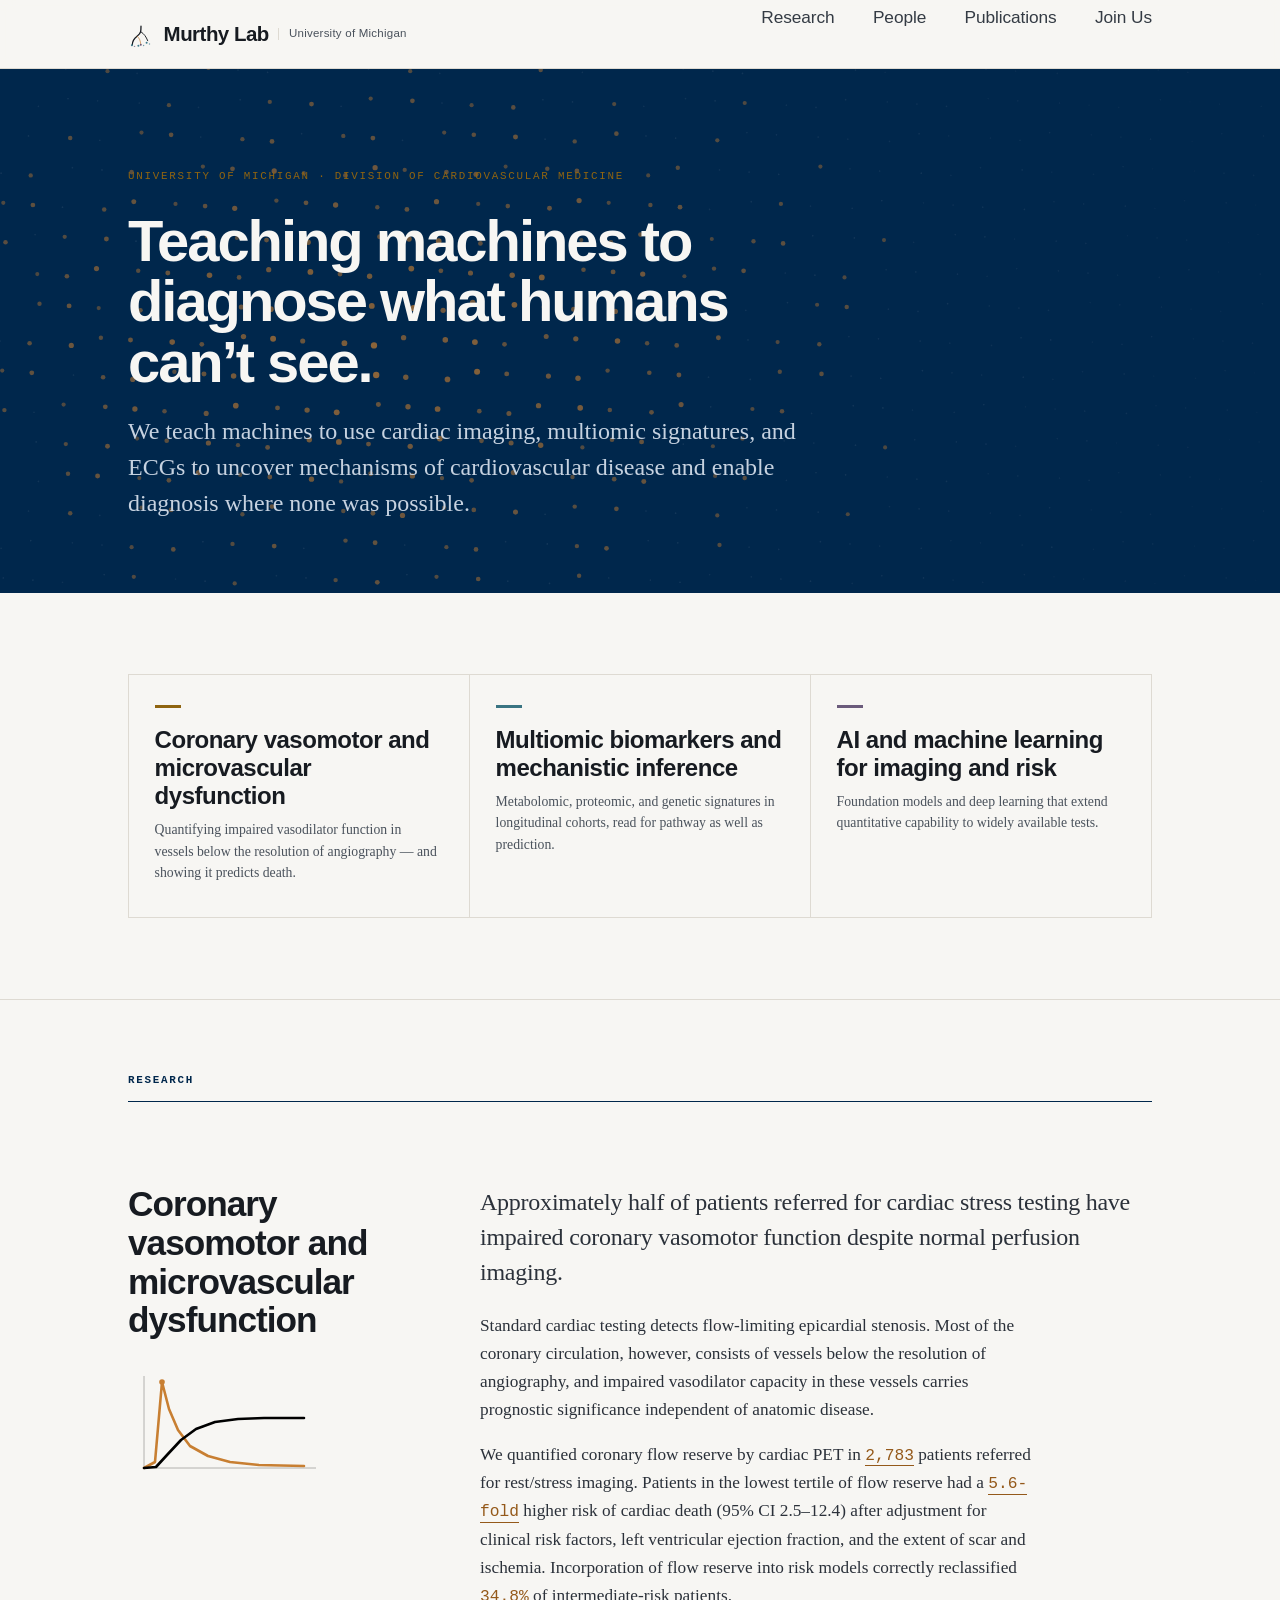
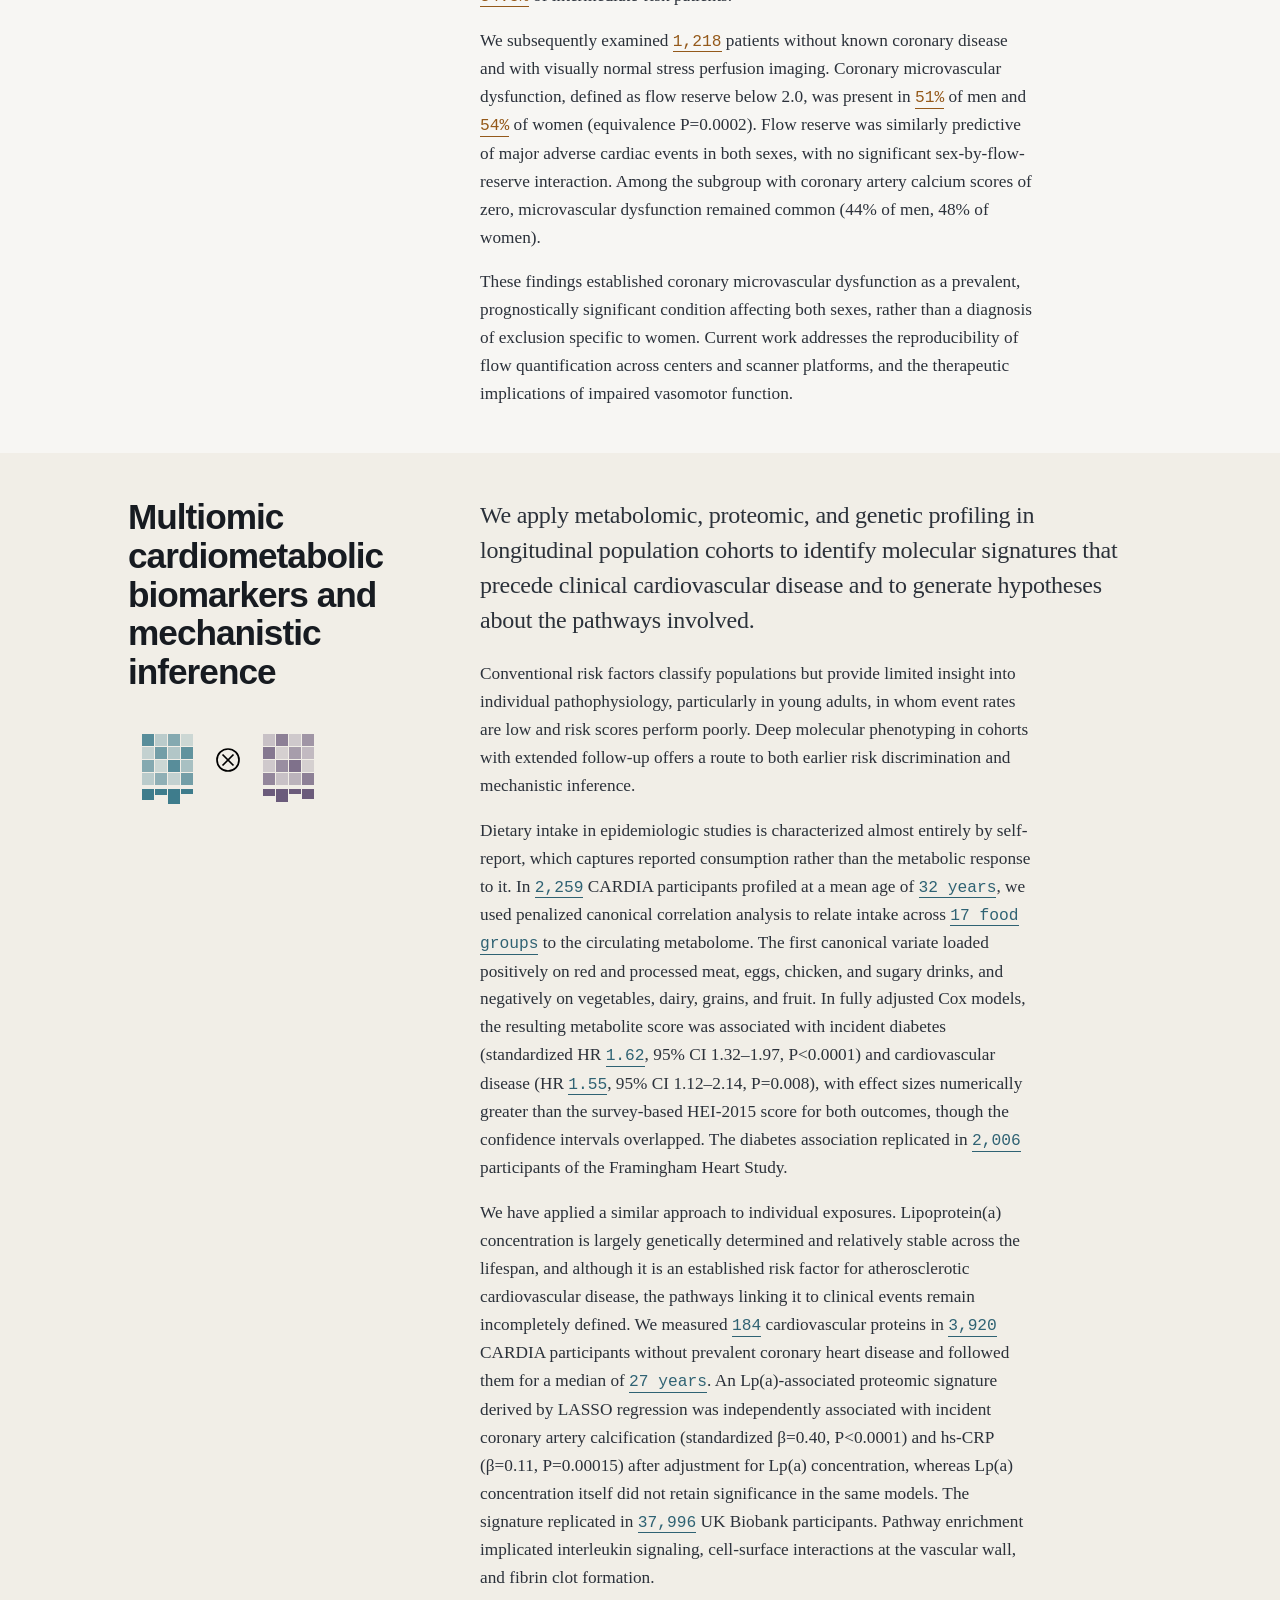
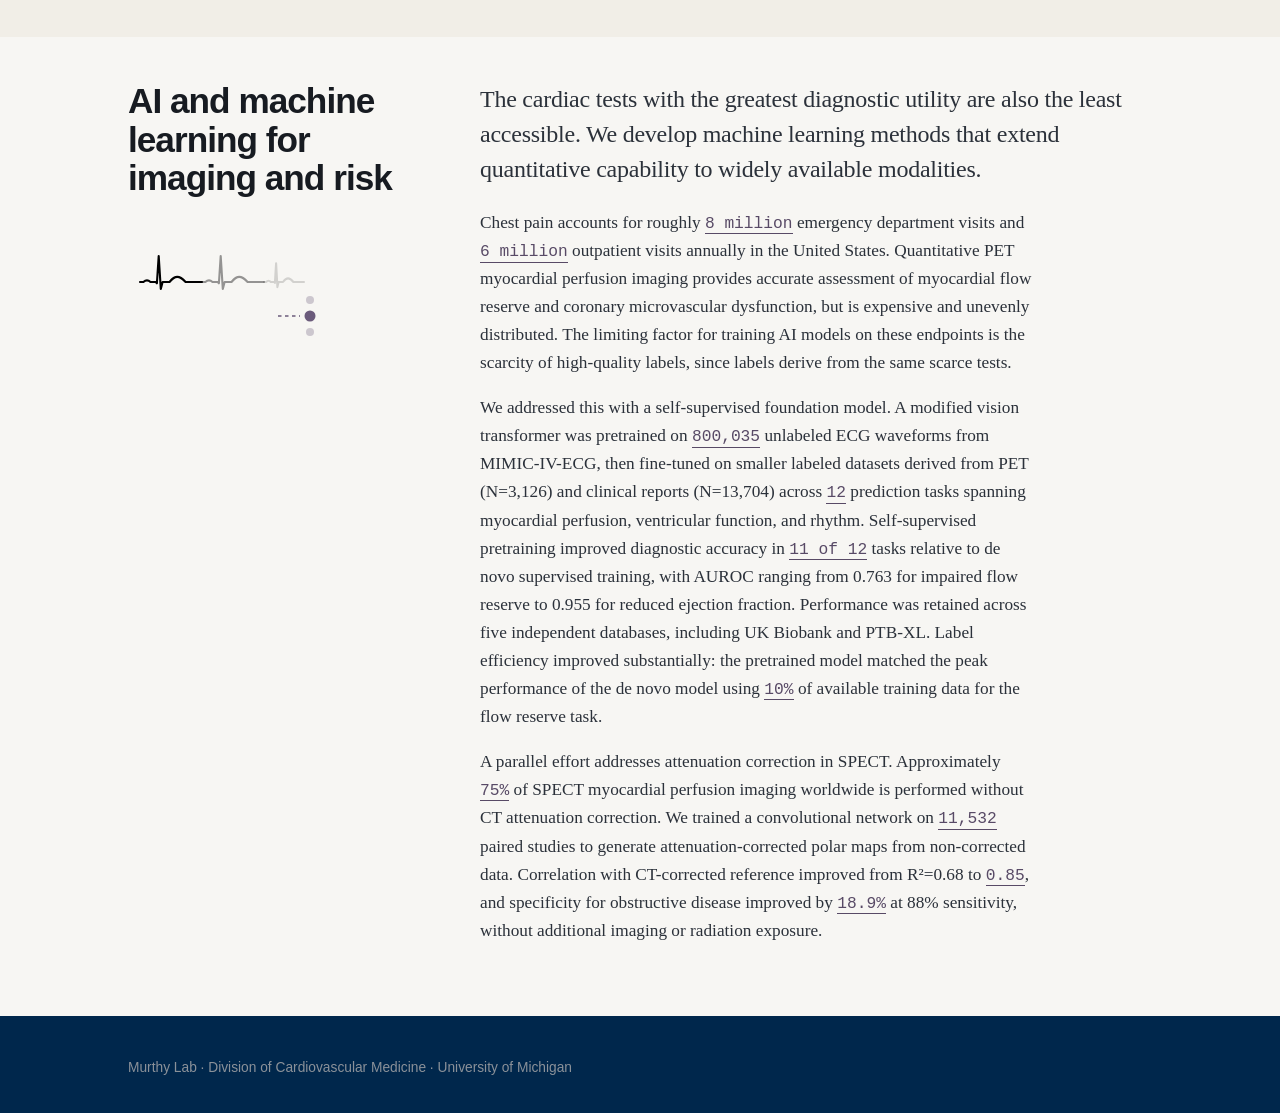
==== docs/index.html @ 5ba71538 "Add Join Us page; sitewide section spacing" ====
<!doctype html><html lang="en"><head>
<meta charset="utf-8">
<meta name="viewport" content="width=device-width,initial-scale=1">
<title>Murthy Lab &middot; University of Michigan</title>
<meta name="description" content="We teach machines to use cardiac imaging, multiomic signatures, and ECGs to uncover mechanisms of cardiovascular disease and enable diagnosis where none was possible.">
<link rel="icon" href="assets/img/favicon.svg" type="image/svg+xml">
<link rel="stylesheet" href="assets/css/main.css">
</head><body>
<nav class="nav"><div class="wrap">
<a class="brand" href="index.html"><svg class="mark" viewBox="0 0 120 120" aria-hidden="true" focusable="false"><g fill="none" stroke-linecap="round"><path d="M60 24 C60 48 60 56 42 70 C26 82 20 93 20 110" stroke="currentColor" stroke-width="6"/><path d="M60 50 C75 60 83 72 91 91" stroke="currentColor" stroke-width="4.3"/><path d="M42 70 C54 80 57 91 59 108" stroke="var(--mark-amber)" stroke-width="3.1"/></g><g fill="var(--mark-cyan)"><circle cx="18" cy="112" r="4.6"/><circle cx="48" cy="114" r="4.6"/><circle cx="86" cy="100" r="4.6"/></g><g fill="var(--mark-cyan)" fill-opacity=".7"><circle cx="72" cy="113" r="3.3"/><circle cx="99" cy="106" r="3.3"/></g><g fill="var(--mark-violet)"><circle cx="59" cy="110" r="4.6"/><circle cx="30" cy="118" r="3.3" fill-opacity=".7"/></g></svg><span class="brand-name">Murthy Lab</span><span class="brand-inst">University of Michigan</span></a>
<a class="lnk" href="index.html#research">Research</a>
<a class="lnk" href="people.html">People</a>
<a class="lnk" href="publications.html">Publications</a>
<a class="lnk" href="join.html">Join Us</a>
</div></nav>
<header class="hero">
<canvas id="field" aria-hidden="true"></canvas>
<div class="wrap">
<p class="eyebrow">University of Michigan &middot; Division of Cardiovascular Medicine</p>
<h1>Teaching machines to diagnose what humans can&rsquo;t see.</h1>
<p class="dek">We teach machines to use cardiac imaging, multiomic signatures, and ECGs to uncover
mechanisms of cardiovascular disease and enable diagnosis where none was possible.</p>
</div></header>

<section class="themes"><div class="wrap"><div class="tgrid"><a class="tcard t1" href="#r1"><span class="mk"></span><h3>Coronary vasomotor and microvascular dysfunction</h3><p>Quantifying impaired vasodilator function in vessels below the resolution of angiography — and showing it predicts death.</p></a>
<a class="tcard t2" href="#r2"><span class="mk"></span><h3>Multiomic biomarkers and mechanistic inference</h3><p>Metabolomic, proteomic, and genetic signatures in longitudinal cohorts, read for pathway as well as prediction.</p></a>
<a class="tcard t3" href="#r3"><span class="mk"></span><h3>AI and machine learning for imaging and risk</h3><p>Foundation models and deep learning that extend quantitative capability to widely available tests.</p></a></div></div></section>

<section class="sec" id="research"><div class="wrap">
<h2 class="sec-h">Research</h2>
<div class="res r1" id="r1"><div class="res-head"><h2>Coronary vasomotor and microvascular dysfunction</h2><img class="res-fig" src="assets/img/theme-1-perfusion.svg" alt="Cardiac PET time-activity curves: an arterial input function peaking early and clearing, with slower myocardial uptake rising to a plateau." width="200" height="130" loading="lazy"></div><div><p class="lede">Approximately half of patients referred for cardiac stress testing have impaired coronary vasomotor function despite normal perfusion imaging.</p><p>Standard cardiac testing detects flow-limiting epicardial stenosis. Most of the coronary
  circulation, however, consists of vessels below the resolution of angiography, and impaired
  vasodilator capacity in these vessels carries prognostic significance independent of anatomic
  disease.</p><p>We quantified coronary flow reserve by cardiac PET in <span class="stat">2,783</span> patients
  referred for rest/stress imaging. Patients in the lowest tertile of flow reserve had a
  <span class="stat">5.6-fold</span> higher risk of cardiac death (95% CI 2.5&ndash;12.4) after adjustment for
  clinical risk factors, left ventricular ejection fraction, and the extent of scar and ischemia.
  Incorporation of flow reserve into risk models correctly reclassified <span class="stat">34.8%</span>
  of intermediate-risk patients.</p><p>We subsequently examined <span class="stat">1,218</span> patients without known coronary disease and
  with visually normal stress perfusion imaging. Coronary microvascular dysfunction, defined as flow
  reserve below 2.0, was present in <span class="stat">51%</span> of men and <span class="stat">54%</span>
  of women (equivalence P=0.0002). Flow reserve was similarly predictive of major adverse cardiac events
  in both sexes, with no significant sex-by-flow-reserve interaction. Among the subgroup with coronary
  artery calcium scores of zero, microvascular dysfunction remained common (44% of men, 48% of women).</p><p>These findings established coronary microvascular dysfunction as a prevalent, prognostically
  significant condition affecting both sexes, rather than a diagnosis of exclusion specific to women.
  Current work addresses the reproducibility of flow quantification across centers and scanner platforms,
  and the therapeutic implications of impaired vasomotor function.</p></div></div><div class="res r2" id="r2"><div class="res-head"><h2>Multiomic cardiometabolic biomarkers and mechanistic inference</h2><img class="res-fig" src="assets/img/theme-2-multiomics.svg" alt="Canonical correlation: a block of dietary exposures and a block of metabolite levels resolved onto one shared axis, with loadings as marginal bars." width="200" height="130" loading="lazy"></div><div><p class="lede">We apply metabolomic, proteomic, and genetic profiling in longitudinal population cohorts to identify molecular signatures that precede clinical cardiovascular disease and to generate hypotheses about the pathways involved.</p><p>Conventional risk factors classify populations but provide limited insight into individual
  pathophysiology, particularly in young adults, in whom event rates are low and risk scores perform
  poorly. Deep molecular phenotyping in cohorts with extended follow-up offers a route to both earlier
  risk discrimination and mechanistic inference.</p><p>Dietary intake in epidemiologic studies is characterized almost entirely by self-report, which
  captures reported consumption rather than the metabolic response to it. In <span class="stat">2,259</span>
  CARDIA participants profiled at a mean age of <span class="stat">32 years</span>, we used penalized
  canonical correlation analysis to relate intake across <span class="stat">17 food groups</span> to the
  circulating metabolome. The first canonical variate loaded positively on red and processed meat, eggs,
  chicken, and sugary drinks, and negatively on vegetables, dairy, grains, and fruit. In fully adjusted Cox
  models, the resulting metabolite score was associated with incident diabetes (standardized HR
  <span class="stat">1.62</span>, 95% CI 1.32&ndash;1.97, P&lt;0.0001) and cardiovascular disease (HR
  <span class="stat">1.55</span>, 95% CI 1.12&ndash;2.14, P=0.008), with effect sizes numerically greater
  than the survey-based HEI-2015 score for both outcomes, though the confidence intervals overlapped. The
  diabetes association replicated in <span class="stat">2,006</span> participants of the Framingham Heart
  Study.</p><p>We have applied a similar approach to individual exposures. Lipoprotein(a)
  concentration is largely genetically determined and relatively stable across the lifespan, and although
  it is an established risk factor for atherosclerotic cardiovascular disease, the pathways linking it to
  clinical events remain incompletely defined. We measured <span class="stat">184</span> cardiovascular
  proteins in <span class="stat">3,920</span> CARDIA participants without prevalent coronary heart disease
  and followed them for a median of <span class="stat">27 years</span>. An Lp(a)-associated proteomic
  signature derived by LASSO regression was independently associated with incident coronary artery
  calcification (standardized &beta;=0.40, P&lt;0.0001) and hs-CRP (&beta;=0.11, P=0.00015) after adjustment
  for Lp(a) concentration, whereas Lp(a) concentration itself did not retain significance in the same
  models. The signature replicated in <span class="stat">37,996</span> UK Biobank participants. Pathway
  enrichment implicated interleukin signaling, cell-surface interactions at the vascular wall, and fibrin
  clot formation.</p></div></div><div class="res r3" id="r3"><div class="res-head"><h2>AI and machine learning for imaging and risk</h2><img class="res-fig" src="assets/img/theme-3-ai.svg" alt="Repeated ECG complexes receding into the distance, passed through a model to an estimate of coronary flow reserve." width="200" height="130" loading="lazy"></div><div><p class="lede">The cardiac tests with the greatest diagnostic utility are also the least accessible. We develop machine learning methods that extend quantitative capability to widely available modalities.</p><p>Chest pain accounts for roughly <span class="stat">8 million</span> emergency department visits and
  <span class="stat">6 million</span> outpatient visits annually in the United States. Quantitative PET
  myocardial perfusion imaging provides accurate assessment of myocardial flow reserve and coronary
  microvascular dysfunction, but is expensive and unevenly distributed. The limiting factor for training
  AI models on these endpoints is the scarcity of high-quality labels, since labels derive from the same
  scarce tests.</p><p>We addressed this with a self-supervised foundation model. A modified vision transformer was
  pretrained on <span class="stat">800,035</span> unlabeled ECG waveforms from MIMIC-IV-ECG, then
  fine-tuned on smaller labeled datasets derived from PET (N=3,126) and clinical reports (N=13,704)
  across <span class="stat">12</span> prediction tasks spanning myocardial perfusion, ventricular
  function, and rhythm. Self-supervised pretraining improved diagnostic accuracy in
  <span class="stat">11 of 12</span> tasks relative to de novo supervised training, with AUROC ranging
  from 0.763 for impaired flow reserve to 0.955 for reduced ejection fraction. Performance was retained
  across five independent databases, including UK Biobank and PTB-XL. Label efficiency improved
  substantially: the pretrained model matched the peak performance of the de novo model using
  <span class="stat">10%</span> of available training data for the flow reserve task.</p><p>A parallel effort addresses attenuation correction in SPECT. Approximately
  <span class="stat">75%</span> of SPECT myocardial perfusion imaging worldwide is performed without CT
  attenuation correction. We trained a convolutional network on <span class="stat">11,532</span> paired
  studies to generate attenuation-corrected polar maps from non-corrected data. Correlation with
  CT-corrected reference improved from R&sup2;=0.68 to <span class="stat">0.85</span>, and specificity for
  obstructive disease improved by <span class="stat">18.9%</span> at 88% sensitivity, without additional
  imaging or radiation exposure.</p></div></div>
</div></section>
<footer><div class="wrap">
<span>Murthy Lab &middot; Division of Cardiovascular Medicine &middot; University of Michigan</span>
</div></footer>
<script src="assets/js/field.js"></script>
</body></html>
---- docs/assets/css/main.css ----
/* ============ tokens ============ */
:root{
  --ground:#00274C; --paper:#F7F6F3; --ink:#171B21; --ink-soft:#4A525C;
  --rule:#DEDAD2;
  --amber:#8F6410;      /* perfusion   */
  --mark-amber:#C87F32; --mark-cyan:#3E7C8C; --mark-violet:#6B5B7B;
  --cyan:#3A7482;       /* multiomics  */
  --violet:#6B5B7B;     /* ai/ml       */
  --measure:64ch;
  --step--1:clamp(.78rem,.74rem + .18vw,.86rem);
  --step-0:clamp(1rem,.96rem + .2vw,1.08rem);
  --step-1:clamp(1.25rem,1.15rem + .5vw,1.5rem);
  --step-2:clamp(1.6rem,1.4rem + 1vw,2.2rem);
  --step-3:clamp(2.2rem,1.7rem + 2.4vw,3.9rem);
  --display:"Inter","Helvetica Neue",-apple-system,BlinkMacSystemFont,sans-serif;
  --body:"Iowan Old Style","Charter","Georgia",serif;
  --mono:ui-monospace,"SF Mono",Menlo,Consolas,monospace;
}
*{box-sizing:border-box}
html{-webkit-text-size-adjust:100%;scroll-behavior:smooth}
body{margin:0;background:var(--paper);color:var(--ink);
  font-family:var(--body);font-size:var(--step-0);line-height:1.62;
  font-feature-settings:"kern","liga";-webkit-font-smoothing:antialiased}
a{color:inherit}
.wrap{max-width:1120px;margin:0 auto;padding:0 clamp(1.2rem,4vw,3rem)}

/* ============ nav ============ */
.nav{position:sticky;top:0;z-index:50;background:rgba(247,246,243,.93);
  backdrop-filter:blur(8px);border-bottom:1px solid var(--rule)}
.nav .wrap{display:flex;align-items:baseline;gap:2.4rem;height:68px}
.brand{font-family:var(--display);text-decoration:none;margin-right:auto;
  align-self:center;display:flex;align-items:center;gap:.6rem;line-height:1;color:var(--ink)}
.brand .mark{width:26px;height:26px;flex:0 0 26px;display:block}
.brand-name{font-weight:650;letter-spacing:-.025em;font-size:1.28rem}
.brand-inst{font-weight:400;font-size:.72rem;letter-spacing:.02em;color:var(--ink-soft);
  padding-left:.6rem;border-left:1px solid var(--rule);align-self:center}
.nav a.lnk{font-family:var(--display);font-size:var(--step-0);font-weight:500;
  letter-spacing:-.005em;text-decoration:none;color:#343B44;padding:.25rem 0;
  border-bottom:2px solid transparent;transition:color .15s,border-color .15s}
.nav a.lnk:hover,.nav a.lnk[aria-current]{color:var(--ink);border-bottom-color:var(--amber)}

/* ============ hero ============ */
.hero{background:var(--ground);color:var(--paper);position:relative;overflow:hidden;
  padding:clamp(4rem,11vh,8rem) 0 clamp(3.5rem,8vh,6rem)}
.hero .wrap{position:relative;z-index:2}
.hero h1{font-family:var(--display);font-weight:600;font-size:var(--step-3);
  line-height:1.04;letter-spacing:-.035em;margin:0 0 1.3rem;max-width:19ch}
.hero p.dek{max-width:56ch;color:#C6D2E0;font-size:var(--step-1);line-height:1.5;margin:0}
.eyebrow{font-family:var(--mono);font-size:.68rem;letter-spacing:.16em;
  text-transform:uppercase;color:var(--amber);margin:0 0 1.6rem}
#field{position:absolute;inset:0;width:100%;height:100%;z-index:1;opacity:.9}

/* ============ theme cards ============ */
.themes{padding:clamp(3.5rem,9vh,6rem) 0}
.tgrid{display:grid;gap:1px;background:var(--rule);
  grid-template-columns:repeat(auto-fit,minmax(258px,1fr));border:1px solid var(--rule)}
.tcard{background:var(--paper);padding:1.9rem 1.6rem 2.1rem;text-decoration:none;
  display:block;transition:background .18s}
.tcard:hover{background:#FCFBF9}
.tcard .mk{width:26px;height:3px;display:block;margin-bottom:1.1rem}
.tcard h3{font-family:var(--display);font-weight:600;font-size:var(--step-1);
  letter-spacing:-.02em;line-height:1.18;margin:0 0 .55rem}
.tcard p{margin:0;color:var(--ink-soft);font-size:var(--step--1);line-height:1.55}
.t1 .mk{background:var(--amber)} .t2 .mk{background:var(--cyan)} .t3 .mk{background:var(--violet)}

/* ============ sections ============ */
.sec{padding:clamp(3.2rem,8vh,5.5rem) 0;border-top:1px solid var(--rule)}
.sec-h{font-family:var(--mono);font-size:.68rem;letter-spacing:.16em;text-transform:uppercase;
  color:var(--ink-soft);margin:0 0 2.4rem;padding-bottom:.7rem;border-bottom:1px solid var(--rule)}
.res{display:grid;grid-template-columns:minmax(0,3fr) minmax(0,7fr);
  gap:clamp(1.5rem,5vw,4rem);margin-bottom:clamp(3rem,7vh,5rem)}
.res:last-child{margin-bottom:0}
.res h2{font-family:var(--display);font-weight:600;font-size:var(--step-2);
  letter-spacing:-.028em;line-height:1.1;margin:0}
.res .lede{font-size:var(--step-1);line-height:1.45;margin:0 0 1.4rem;
  max-width:var(--measure);letter-spacing:-.01em}
.res p{max-width:var(--measure);margin:0 0 1.05rem;color:#2B313A}
.res p:last-child{margin-bottom:0}
.stat{font-family:var(--mono);font-size:.94em;font-variant-numeric:tabular-nums;
  border-bottom:1px solid currentColor;padding-bottom:.5px}
.r1 .stat{color:#94591A} .r2 .stat{color:#2F6273} .r3 .stat{color:#584A66}

/* ============ people ============ */
.plist{display:grid;grid-template-columns:repeat(auto-fill,minmax(212px,1fr));gap:1.6rem 1.4rem}
.p{display:flex;gap:.85rem;align-items:center}
.av{width:44px;height:44px;flex:0 0 44px;border-radius:50%;background:#EAE6DE;
  display:grid;place-items:center;font-family:var(--mono);font-size:.72rem;
  color:var(--ink-soft);letter-spacing:.02em;overflow:hidden}
.av img{width:100%;height:100%;object-fit:cover}
.p .nm{font-family:var(--display);font-weight:550;font-size:var(--step--1);
  letter-spacing:-.01em;line-height:1.25;display:block}
.p .rl{font-size:.78rem;color:var(--ink-soft);line-height:1.35;display:block;margin-top:.12rem}
.pi{display:grid;grid-template-columns:auto minmax(0,1fr);gap:1.6rem;
  margin-bottom:2.6rem;padding-bottom:2.4rem;border-bottom:1px solid var(--rule);align-items:start}
.pi .av{width:92px;height:92px;flex-basis:92px;font-size:1.15rem}
.pi h2{font-family:var(--display);font-weight:600;font-size:var(--step-1);
  letter-spacing:-.02em;margin:0 0 .3rem}
.pi .titles{font-family:var(--display);font-size:var(--step--1);color:var(--ink-soft);
  margin:0 0 1rem;line-height:1.45}
.pi p.bio{max-width:var(--measure);margin:0}
.profile-links{margin:1.1rem 0 0;display:flex;flex-wrap:wrap;gap:.5rem .55rem}
.profile-links a{font-family:var(--display);font-size:.78rem;color:var(--ink-soft);
  text-decoration:none;border:1px solid var(--rule);border-radius:2px;
  padding:.24rem .6rem;transition:border-color .15s,color .15s}
.profile-links a:hover{color:var(--ink);border-color:#C4BEB2}
.sub{font-family:var(--mono);font-size:.66rem;letter-spacing:.15em;text-transform:uppercase;
  color:var(--ink-soft);margin:2.4rem 0 1.3rem}
.alumni{max-width:var(--measure);margin:0;color:#2B313A}

/* ============ publications ============ */
.pub-profiles{font-family:var(--display);font-size:var(--step--1);color:var(--ink-soft);
  margin:-1.4rem 0 1.8rem}
.pub-profiles a{color:var(--ink);text-decoration:none;border-bottom:1px solid var(--amber)}
.filters{display:flex;flex-wrap:wrap;gap:.45rem;margin-bottom:1.4rem}
.fb{font-family:var(--display);font-size:var(--step--1);background:none;cursor:pointer;
  border:1px solid var(--rule);padding:.4rem .85rem;border-radius:2px;color:var(--ink-soft);
  transition:all .15s}
.fb:hover{border-color:#C4BEB2}
.fb[aria-pressed="true"]{background:var(--ink);color:var(--paper);border-color:var(--ink)}
.fb .n{font-family:var(--mono);font-size:.72em;opacity:.65;margin-left:.4rem}
.count{font-family:var(--mono);font-size:.72rem;color:var(--ink-soft);margin:0 0 1.6rem}
.yr{font-family:var(--mono);font-size:.68rem;letter-spacing:.14em;color:var(--ink-soft);
  padding-top:1.5rem;border-top:1px solid var(--rule);margin-top:1.5rem}
.pub{padding:.85rem 0;border-bottom:1px solid #EDEAE4}
.pub .ti{display:block;font-size:.97rem;line-height:1.45;margin-bottom:.22rem;
  text-decoration:none;border-bottom:1px solid transparent}
.pub a.ti:hover{border-bottom-color:var(--amber)}
.pub .meta{font-size:.8rem;color:var(--ink-soft);line-height:1.45}
.pub .jr{font-style:italic}
.pub .dot{display:inline-block;width:5px;height:5px;border-radius:50%;margin-right:.45rem;
  vertical-align:.08em}
.d-vasomotor{background:var(--amber)} .d-multiomics{background:var(--cyan)} .d-ai{background:var(--violet)}

/* ============ footer ============ */
footer{background:var(--ground);color:#8A9199;padding:2.6rem 0;
  font-family:var(--display);font-size:var(--step--1)}
footer .wrap{display:flex;justify-content:space-between;gap:1rem;flex-wrap:wrap}
footer a{color:#B9C0C7}

@media(max-width:720px){
  .res{grid-template-columns:1fr}
  .res-head{position:static}
  .nav .wrap{gap:1.1rem;overflow-x:auto}
  .brand-inst{display:none}
  .brand .mark{width:23px;height:23px;flex-basis:23px}
  .pi{grid-template-columns:1fr}
}
@media(prefers-reduced-motion:reduce){
  *{animation-duration:.01ms!important;transition-duration:.01ms!important}
}
:focus-visible{outline:2px solid var(--amber);outline-offset:3px}


/* --- U-M palette -------------------------------------------------- */

/* Second research section on a warm band. Painted with box-shadow rather
   than a pseudo-element: body carries background:var(--paper), so a
   z-index:-1 element would paint behind it and disappear in Firefox. */
.res{padding-block:clamp(2.4rem,5vh,3.6rem);margin-bottom:0}
.res.r2{background:#F1EEE7;
        box-shadow:0 0 0 100vmax #F1EEE7;
        clip-path:inset(0 -100vmax)}
.sec{padding-bottom:0}
@media (max-width:900px){.res{padding-block:2.2rem}}

/* Maize only ever on the blue ground - 9.9:1 there, 1.4:1 on white. */
.hero .stat{color:#FFCB05}
.site-footer a{color:#FFCB05}

/* Section eyebrows in blue rather than grey. */
.sec-h{color:#00274C;border-bottom-color:#00274C}

/* --- theme graphics ------------------------------------------------ */
/* .res is a two-column grid; .res-head holds the heading and its figure
   together in the sticky left column. */
.res-head{position:sticky;top:96px;align-self:start}
.res-head h2{position:static}
.res-fig{display:block;width:100%;max-width:200px;height:auto;margin-top:1.4rem;
         color:var(--ink)}
.res.r1 .res-fig{--tac-input:var(--amber)}
.res.r2 .res-fig{--cca-a:var(--cyan);--cca-b:var(--violet)}
.res.r3 .res-fig{--ai-node:var(--violet)}
@media (max-width:720px){
  .res-head{position:static}
  .res-fig{margin:1rem 0 .5rem;max-width:170px}
}

/* ============ join us ============ */
.join-lede{max-width:var(--measure);margin:0 0 1.2rem}
.join-intro{max-width:var(--measure);margin:0 0 .4rem;color:#2B313A}
.jlist{display:grid;gap:1.6rem}
.j h3{font-family:var(--display);font-weight:600;font-size:var(--step-1);
  letter-spacing:-.018em;line-height:1.25;margin:0 0 .4rem}
.j p{max-width:var(--measure);margin:0;color:#2B313A}
.join-apply{max-width:var(--measure);margin:0;color:#2B313A}


/* ============ section rhythm ============ */
/* .sec has symmetric padding, but the last child of a section is normally a
   paragraph with margin:0, so the space below the final line reads as smaller
   than the space above the heading. Add a consistent tail to every section
   rather than a bottom margin on each individual class. */
.sec > .wrap > :last-child{margin-bottom:0}
.sec > .wrap::after{content:"";display:block;height:1.6rem}
@media (max-width:720px){.sec > .wrap::after{height:1.1rem}}
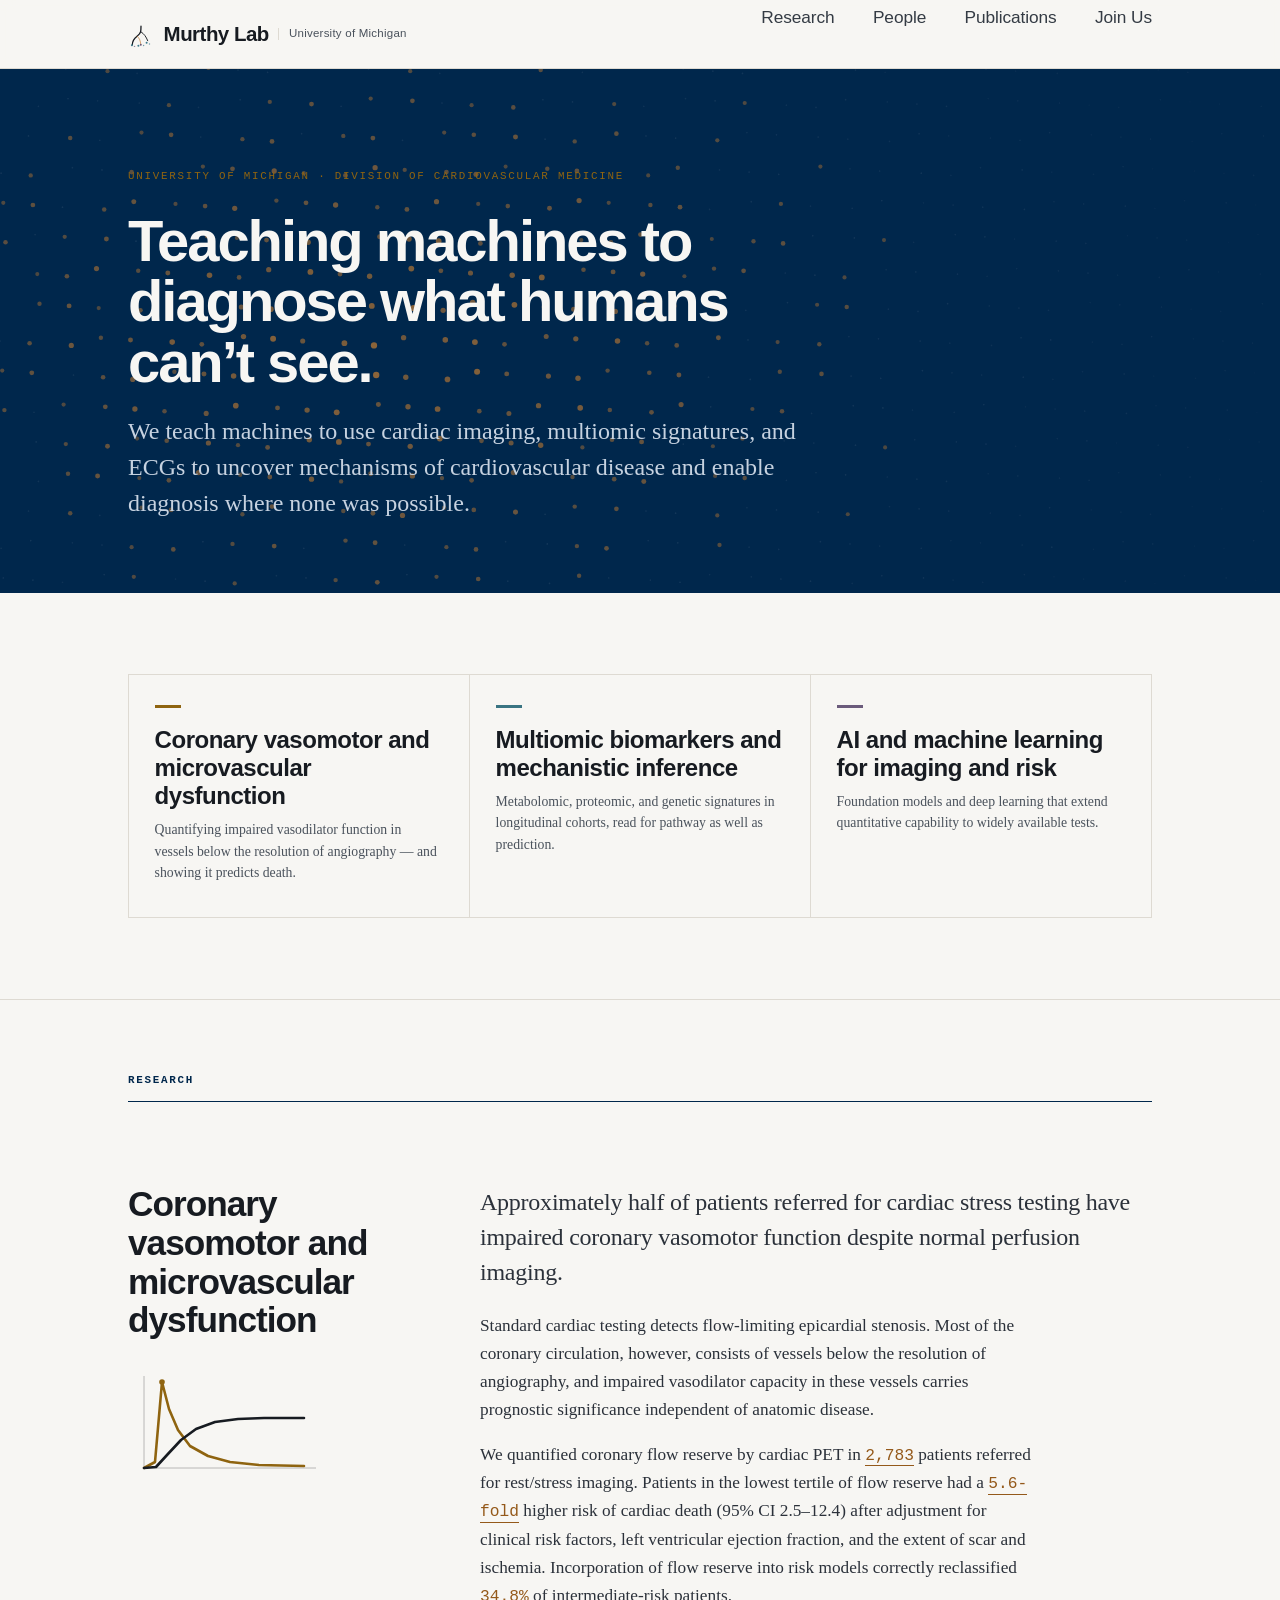
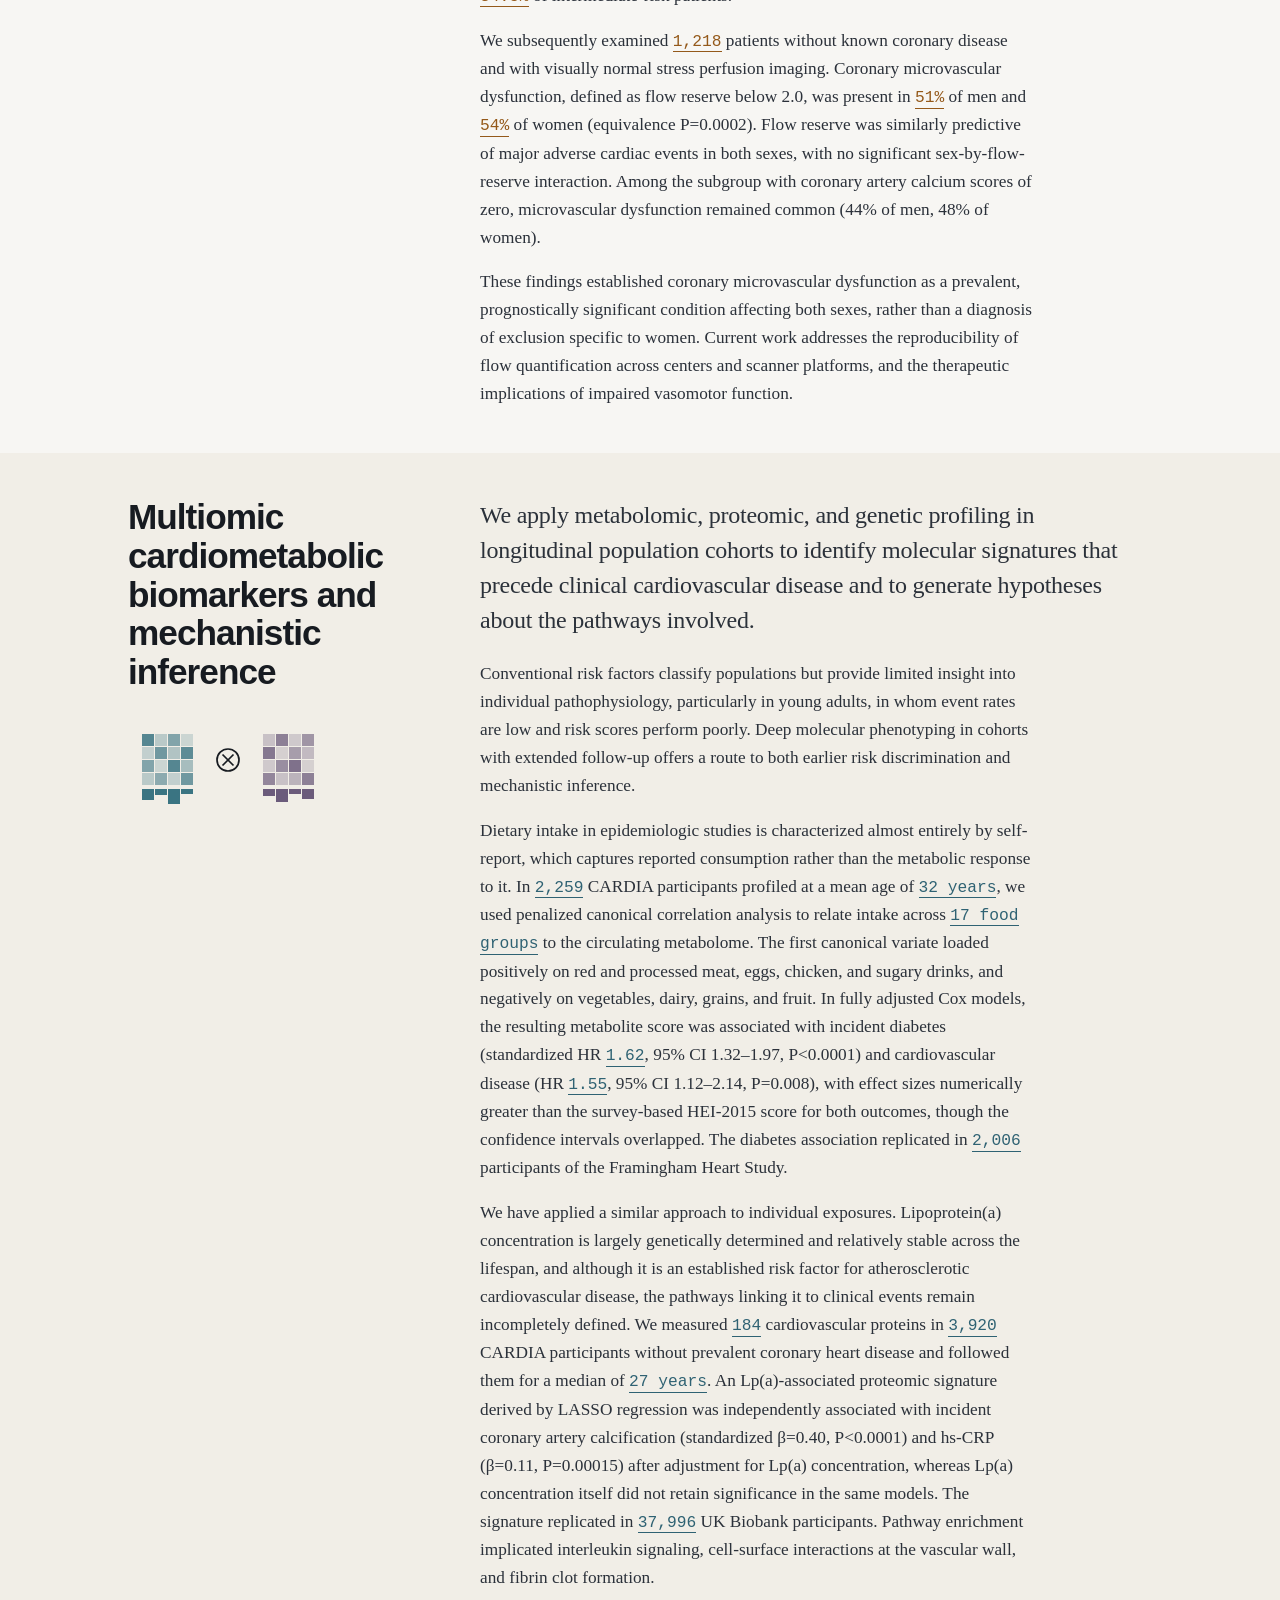
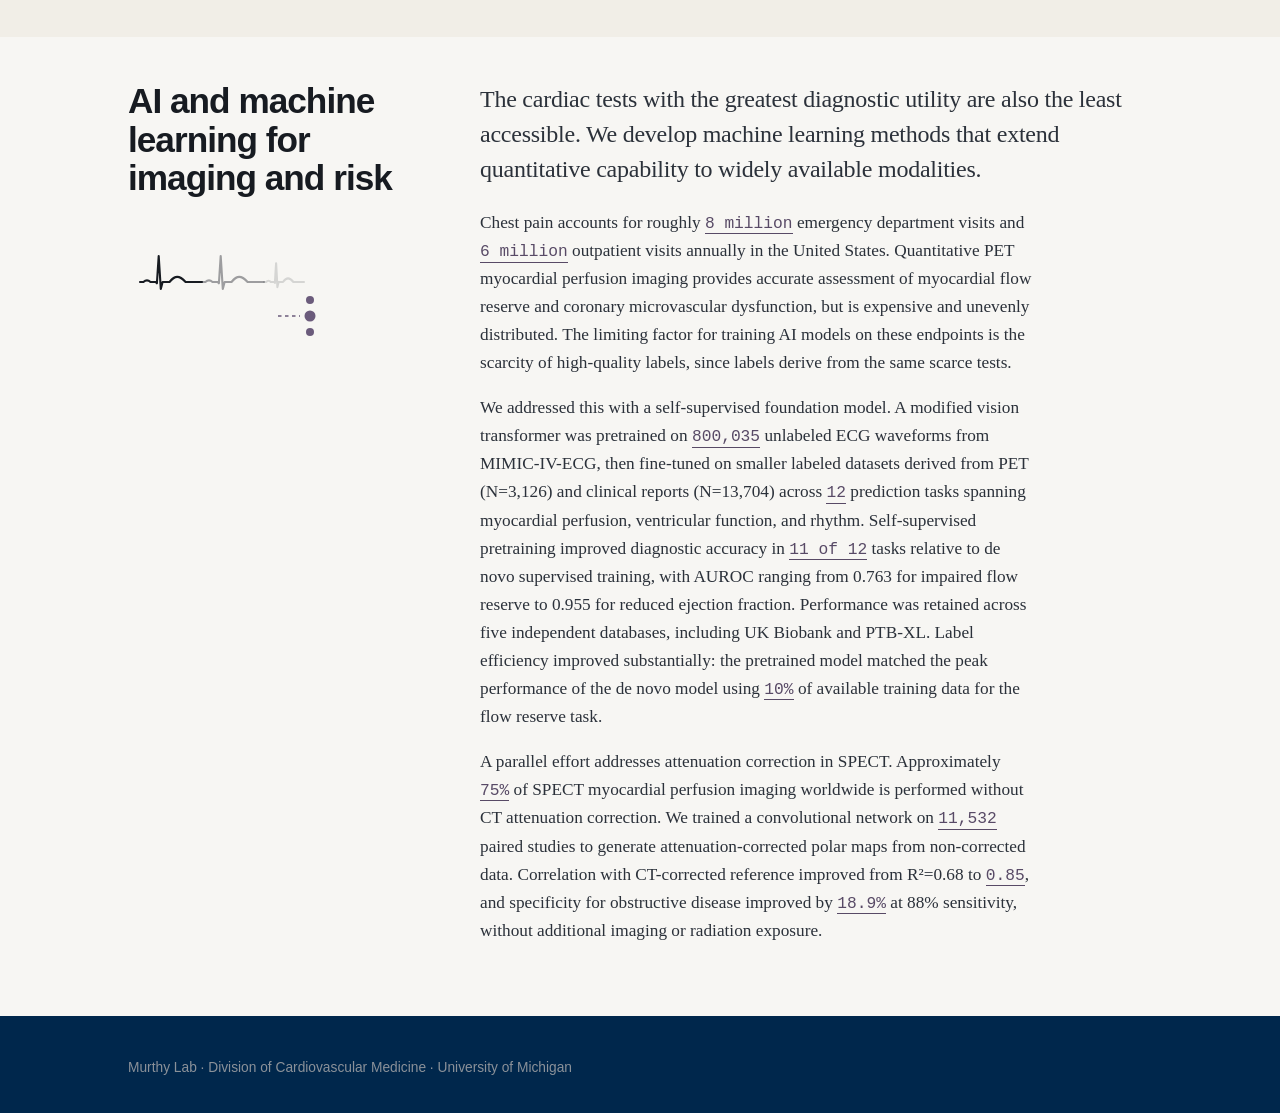
==== commit 2725183c: "Animate theme figures on scroll into view" ====
--- a/docs/index.html
+++ b/docs/index.html
@@ -28,7 +28,19 @@
 
 <section class="sec" id="research"><div class="wrap">
 <h2 class="sec-h">Research</h2>
-<div class="res r1" id="r1"><div class="res-head"><h2>Coronary vasomotor and microvascular dysfunction</h2><img class="res-fig" src="assets/img/theme-1-perfusion.svg" alt="Cardiac PET time-activity curves: an arterial input function peaking early and clearing, with slower myocardial uptake rising to a plateau." width="200" height="130" loading="lazy"></div><div><p class="lede">Approximately half of patients referred for cardiac stress testing have impaired coronary vasomotor function despite normal perfusion imaging.</p><p>Standard cardiac testing detects flow-limiting epicardial stenosis. Most of the coronary
+<div class="res r1" id="r1"><div class="res-head"><h2>Coronary vasomotor and microvascular dysfunction</h2><svg class="res-fig" xmlns="http://www.w3.org/2000/svg" viewBox="0 0 200 130" width="200" height="130" role="img" aria-labelledby="t1-t1 t1-d1">
+<title id="t1-t1">Cardiac PET time-activity curves</title>
+<desc id="t1-d1">Arterial input function peaking early and clearing, with slower myocardial uptake rising to a plateau.</desc>
+<line x1="16" y1="106" x2="188" y2="106" stroke="currentColor" stroke-width="1" opacity=".28"/>
+<line x1="16" y1="14" x2="16" y2="106" stroke="currentColor" stroke-width="1" opacity=".28"/>
+<path class="tac-input" d="M16 106 L27 100 L34 20 L41 47 L50 68 L62 84 L80 94 L102 100 L131 103 L176 104"
+      fill="none" stroke="var(--tac-input,#C87F32)" stroke-width="2.6" stroke-linejoin="round" stroke-linecap="round"
+      pathLength="100"/>
+<path class="tac-myo" d="M16 106 L28 105 L39 93 L53 78 L68 67 L87 60 L110 57 L136 56 L159 56 L176 56"
+      fill="none" stroke="currentColor" stroke-width="2.6" stroke-linejoin="round" stroke-linecap="round"
+      pathLength="100"/>
+<circle class="tac-peak" cx="34" cy="20" r="2.8" fill="var(--tac-input,#C87F32)"/>
+</svg></div><div><p class="lede">Approximately half of patients referred for cardiac stress testing have impaired coronary vasomotor function despite normal perfusion imaging.</p><p>Standard cardiac testing detects flow-limiting epicardial stenosis. Most of the coronary
   circulation, however, consists of vessels below the resolution of angiography, and impaired
   vasodilator capacity in these vessels carries prognostic significance independent of anatomic
   disease.</p><p>We quantified coronary flow reserve by cardiac PET in <span class="stat">2,783</span> patients
@@ -44,7 +56,37 @@
   artery calcium scores of zero, microvascular dysfunction remained common (44% of men, 48% of women).</p><p>These findings established coronary microvascular dysfunction as a prevalent, prognostically
   significant condition affecting both sexes, rather than a diagnosis of exclusion specific to women.
   Current work addresses the reproducibility of flow quantification across centers and scanner platforms,
-  and the therapeutic implications of impaired vasomotor function.</p></div></div><div class="res r2" id="r2"><div class="res-head"><h2>Multiomic cardiometabolic biomarkers and mechanistic inference</h2><img class="res-fig" src="assets/img/theme-2-multiomics.svg" alt="Canonical correlation: a block of dietary exposures and a block of metabolite levels resolved onto one shared axis, with loadings as marginal bars." width="200" height="130" loading="lazy"></div><div><p class="lede">We apply metabolomic, proteomic, and genetic profiling in longitudinal population cohorts to identify molecular signatures that precede clinical cardiovascular disease and to generate hypotheses about the pathways involved.</p><p>Conventional risk factors classify populations but provide limited insight into individual
+  and the therapeutic implications of impaired vasomotor function.</p></div></div><div class="res r2" id="r2"><div class="res-head"><h2>Multiomic cardiometabolic biomarkers and mechanistic inference</h2><svg class="res-fig" xmlns="http://www.w3.org/2000/svg" viewBox="0 0 200 130" width="200" height="130" role="img" aria-labelledby="t2-t2 t2-d2">
+<title id="t2-t2">Canonical correlation of two data blocks</title>
+<desc id="t2-d2">A block of dietary exposures and a block of metabolite levels resolved onto a single shared axis, with loadings shown as marginal bars.</desc>
+<g class="cca-a" fill="var(--cca-a,#3E7C8C)">
+<rect x="14" y="20" width="12" height="12" opacity=".85"/><rect x="27" y="20" width="12" height="12" opacity=".3"/>
+<rect x="40" y="20" width="12" height="12" opacity=".6"/><rect x="53" y="20" width="12" height="12" opacity=".2"/>
+<rect x="14" y="33" width="12" height="12" opacity=".25"/><rect x="27" y="33" width="12" height="12" opacity=".7"/>
+<rect x="40" y="33" width="12" height="12" opacity=".35"/><rect x="53" y="33" width="12" height="12" opacity=".8"/>
+<rect x="14" y="46" width="12" height="12" opacity=".6"/><rect x="27" y="46" width="12" height="12" opacity=".2"/>
+<rect x="40" y="46" width="12" height="12" opacity=".85"/><rect x="53" y="46" width="12" height="12" opacity=".4"/>
+<rect x="14" y="59" width="12" height="12" opacity=".3"/><rect x="27" y="59" width="12" height="12" opacity=".55"/>
+<rect x="40" y="59" width="12" height="12" opacity=".25"/><rect x="53" y="59" width="12" height="12" opacity=".7"/>
+<rect class="cca-bar" x="14" y="75" width="12" height="11"/><rect class="cca-bar" x="27" y="75" width="12" height="6"/>
+<rect class="cca-bar" x="40" y="75" width="12" height="15"/><rect class="cca-bar" x="53" y="75" width="12" height="5"/>
+</g>
+<circle class="cca-axis" cx="100" cy="46" r="11" fill="none" stroke="currentColor" stroke-width="1.7"/>
+<line class="cca-axis" x1="94.5" y1="40.5" x2="105.5" y2="51.5" stroke="currentColor" stroke-width="1.7"/>
+<line class="cca-axis" x1="105.5" y1="40.5" x2="94.5" y2="51.5" stroke="currentColor" stroke-width="1.7"/>
+<g class="cca-b" fill="var(--cca-b,#6B5B7B)">
+<rect x="135" y="20" width="12" height="12" opacity=".3"/><rect x="148" y="20" width="12" height="12" opacity=".75"/>
+<rect x="161" y="20" width="12" height="12" opacity=".25"/><rect x="174" y="20" width="12" height="12" opacity=".6"/>
+<rect x="135" y="33" width="12" height="12" opacity=".8"/><rect x="148" y="33" width="12" height="12" opacity=".2"/>
+<rect x="161" y="33" width="12" height="12" opacity=".55"/><rect x="174" y="33" width="12" height="12" opacity=".35"/>
+<rect x="135" y="46" width="12" height="12" opacity=".25"/><rect x="148" y="46" width="12" height="12" opacity=".65"/>
+<rect x="161" y="46" width="12" height="12" opacity=".85"/><rect x="174" y="46" width="12" height="12" opacity=".2"/>
+<rect x="135" y="59" width="12" height="12" opacity=".7"/><rect x="148" y="59" width="12" height="12" opacity=".3"/>
+<rect x="161" y="59" width="12" height="12" opacity=".4"/><rect x="174" y="59" width="12" height="12" opacity=".75"/>
+<rect class="cca-bar" x="135" y="75" width="12" height="7"/><rect class="cca-bar" x="148" y="75" width="12" height="13"/>
+<rect class="cca-bar" x="161" y="75" width="12" height="5"/><rect class="cca-bar" x="174" y="75" width="12" height="10"/>
+</g>
+</svg></div><div><p class="lede">We apply metabolomic, proteomic, and genetic profiling in longitudinal population cohorts to identify molecular signatures that precede clinical cardiovascular disease and to generate hypotheses about the pathways involved.</p><p>Conventional risk factors classify populations but provide limited insight into individual
   pathophysiology, particularly in young adults, in whom event rates are low and risk scores perform
   poorly. Deep molecular phenotyping in cohorts with extended follow-up offers a route to both earlier
   risk discrimination and mechanistic inference.</p><p>Dietary intake in epidemiologic studies is characterized almost entirely by self-report, which
@@ -69,7 +111,23 @@
   for Lp(a) concentration, whereas Lp(a) concentration itself did not retain significance in the same
   models. The signature replicated in <span class="stat">37,996</span> UK Biobank participants. Pathway
   enrichment implicated interleukin signaling, cell-surface interactions at the vascular wall, and fibrin
-  clot formation.</p></div></div><div class="res r3" id="r3"><div class="res-head"><h2>AI and machine learning for imaging and risk</h2><img class="res-fig" src="assets/img/theme-3-ai.svg" alt="Repeated ECG complexes receding into the distance, passed through a model to an estimate of coronary flow reserve." width="200" height="130" loading="lazy"></div><div><p class="lede">The cardiac tests with the greatest diagnostic utility are also the least accessible. We develop machine learning methods that extend quantitative capability to widely available modalities.</p><p>Chest pain accounts for roughly <span class="stat">8 million</span> emergency department visits and
+  clot formation.</p></div></div><div class="res r3" id="r3"><div class="res-head"><h2>AI and machine learning for imaging and risk</h2><svg class="res-fig" xmlns="http://www.w3.org/2000/svg" viewBox="0 0 200 130" width="200" height="130" role="img" aria-labelledby="t3-t3 t3-d3">
+<title id="t3-t3">Waveform to physiologic estimate</title>
+<desc id="t3-d3">Successive ECG complexes receding into the distance, passed through a model to yield an estimate of coronary flow reserve.</desc>
+<path class="ecg ecg-1" pathLength="100" d="M12.0 62.0 L15.4 62.0 Q19.0 58.6 22.5 62.0 L27.8 62.0 L28.9 63.3 L30.7 36.0 L32.8 69.0 L34.6 62.0 L41.5 62.0 C47.0 55.2 51.4 55.2 57.6 62.0 L74.0 62.0"
+      fill="none" stroke="currentColor" stroke-width="2.1"
+      stroke-linejoin="round" stroke-linecap="round"/>
+<path class="ecg ecg-2" pathLength="100" d="M74.0 62.0 L77.4 62.0 Q81.0 58.6 84.5 62.0 L89.8 62.0 L90.9 63.3 L92.7 36.0 L94.8 69.0 L96.6 62.0 L103.5 62.0 C109.0 55.2 113.4 55.2 119.6 62.0 L136.0 62.0"
+      fill="none" stroke="currentColor" stroke-width="2.1"
+      stroke-linejoin="round" stroke-linecap="round" opacity=".40"/>
+<path class="ecg ecg-3" pathLength="100" d="M136.0 62.0 L138.2 62.0 Q140.5 59.6 142.8 62.0 L146.2 62.0 L146.9 62.9 L148.1 43.3 L149.4 67.1 L150.6 62.0 L155.0 62.0 C158.6 57.1 161.4 57.1 165.4 62.0 L176.0 62.0"
+      fill="none" stroke="currentColor" stroke-width="2.1"
+      stroke-linejoin="round" stroke-linecap="round" opacity=".15"/>
+<line class="ai-link" x1="150" y1="96" x2="172" y2="96" stroke="var(--ai-node,#6B5B7B)" stroke-width="1.5" stroke-dasharray="3.5 3.5"/>
+<circle class="ai-node ai-node-a" cx="182" cy="80" r="4" fill="var(--ai-node,#6B5B7B)" opacity=".3"/>
+<circle class="ai-node ai-node-b" cx="182" cy="96" r="5.5" fill="var(--ai-node,#6B5B7B)"/>
+<circle class="ai-node ai-node-c" cx="182" cy="112" r="4" fill="var(--ai-node,#6B5B7B)" opacity=".3"/>
+</svg></div><div><p class="lede">The cardiac tests with the greatest diagnostic utility are also the least accessible. We develop machine learning methods that extend quantitative capability to widely available modalities.</p><p>Chest pain accounts for roughly <span class="stat">8 million</span> emergency department visits and
   <span class="stat">6 million</span> outpatient visits annually in the United States. Quantitative PET
   myocardial perfusion imaging provides accurate assessment of myocardial flow reserve and coronary
   microvascular dysfunction, but is expensive and unevenly distributed. The limiting factor for training
@@ -95,4 +153,5 @@
 <span>Murthy Lab &middot; Division of Cardiovascular Medicine &middot; University of Michigan</span>
 </div></footer>
 <script src="assets/js/field.js"></script>
+<script src="assets/js/figures.js"></script>
 </body></html>
--- a/docs/assets/css/main.css
+++ b/docs/assets/css/main.css
@@ -90,6 +90,8 @@
 .p .nm{font-family:var(--display);font-weight:550;font-size:var(--step--1);
   letter-spacing:-.01em;line-height:1.25;display:block}
 .p .rl{font-size:.78rem;color:var(--ink-soft);line-height:1.35;display:block;margin-top:.12rem}
+.p .nm a{text-decoration:none;border-bottom:1px solid transparent;transition:border-color .15s}
+.p .nm a:hover,.p .nm a:focus-visible{border-bottom-color:var(--cyan)}
 .pi{display:grid;grid-template-columns:auto minmax(0,1fr);gap:1.6rem;
   margin-bottom:2.6rem;padding-bottom:2.4rem;border-bottom:1px solid var(--rule);align-items:start}
 .pi .av{width:92px;height:92px;flex-basis:92px;font-size:1.15rem}
@@ -140,7 +142,7 @@
 @media(max-width:720px){
   .res{grid-template-columns:1fr}
   .res-head{position:static}
-  .nav .wrap{gap:1.1rem;overflow-x:auto}
+  .nav .wrap{gap:1.1rem}
   .brand-inst{display:none}
   .brand .mark{width:23px;height:23px;flex-basis:23px}
   .pi{grid-template-columns:1fr}
@@ -203,3 +205,74 @@
 .sec > .wrap > :last-child{margin-bottom:0}
 .sec > .wrap::after{content:"";display:block;height:1.6rem}
 @media (max-width:720px){.sec > .wrap::after{height:1.1rem}}
+
+
+/* ============ nav on small screens ============ */
+/* The nav was a silent horizontal scroll strip (overflow-x:auto), so a fourth
+   link simply ran off the edge with nothing to indicate it. Instead the row
+   wraps. margin-right:auto on .brand would push the links to the right edge,
+   so a wrapped link would sit far from the others; giving the brand the whole
+   first row instead means the links form their own left-aligned row beneath
+   it, and any wrap continues under Research rather than under Publications. */
+@media (max-width:720px){
+  .nav .wrap{flex-wrap:wrap;height:auto;align-items:center;
+             padding-block:.65rem;row-gap:.5rem;justify-content:flex-start}
+  .brand{margin-right:0;flex:0 0 100%}
+  .nav a.lnk{font-size:.94rem}
+}
+@media (max-width:560px){
+  .nav .wrap{gap:.9rem;row-gap:.5rem}
+}
+
+/* ============ theme figure animation ============ */
+/* Each figure plays once when it scrolls into view. The JS adds .in to the
+   <img>'s parent; nothing depends on the animation having run, so if the
+   script never fires the figures simply show their finished state. */
+
+/* Resting state = the finished drawing. Only elements inside .res-fig.armed
+   are hidden, and .armed is set by script, so a no-JS visitor sees everything. */
+.res-fig.armed .tac-input,
+.res-fig.armed .tac-myo,
+.res-fig.armed .ecg{stroke-dasharray:100;stroke-dashoffset:100}
+.res-fig.armed .tac-peak,
+.res-fig.armed .ai-node,
+.res-fig.armed .ai-link{opacity:0}
+.res-fig.armed .cca-a,
+.res-fig.armed .cca-b,
+.res-fig.armed .cca-axis{opacity:0}
+.res-fig.armed .cca-bar{transform:scaleY(0);transform-origin:0 100%;
+                        transform-box:fill-box}
+
+/* --- theme 1: arterial input draws first, myocardium follows --- */
+.res-fig.in .tac-input{animation:draw 1.05s cubic-bezier(.4,0,.3,1) forwards}
+.res-fig.in .tac-myo{animation:draw 1.35s cubic-bezier(.4,0,.3,1) .28s forwards}
+.res-fig.in .tac-peak{animation:fade .3s ease-out .42s forwards}
+
+/* --- theme 2: diet block, then metabolites, then the shared axis --- */
+.res-fig.in .cca-a{animation:fade .42s ease-out forwards}
+.res-fig.in .cca-b{animation:fade .42s ease-out .38s forwards}
+.res-fig.in .cca-axis{animation:fade .4s ease-out .82s forwards}
+.res-fig.in .cca-bar{animation:grow .5s cubic-bezier(.3,0,.2,1) 1.02s forwards}
+
+/* --- theme 3: complexes trace in sequence, then the model resolves --- */
+.res-fig.in .ecg-1{animation:draw .62s linear forwards}
+.res-fig.in .ecg-2{animation:draw .62s linear .5s forwards}
+.res-fig.in .ecg-3{animation:draw .62s linear 1s forwards}
+.res-fig.in .ai-link{animation:fade .35s ease-out 1.5s forwards}
+.res-fig.in .ai-node-b{animation:fade .35s ease-out 1.72s forwards}
+.res-fig.in .ai-node-a,
+.res-fig.in .ai-node-c{animation:fade .35s ease-out 1.88s forwards}
+
+@keyframes draw{to{stroke-dashoffset:0}}
+@keyframes fade{to{opacity:1}}
+@keyframes grow{to{transform:scaleY(1)}}
+
+/* Anyone who has asked for less motion gets the finished figure immediately. */
+@media (prefers-reduced-motion:reduce){
+  .res-fig.armed .tac-input,.res-fig.armed .tac-myo,.res-fig.armed .ecg{
+    stroke-dasharray:none;stroke-dashoffset:0}
+  .res-fig.armed .tac-peak,.res-fig.armed .ai-node,.res-fig.armed .ai-link,
+  .res-fig.armed .cca-a,.res-fig.armed .cca-b,.res-fig.armed .cca-axis{opacity:1}
+  .res-fig.armed .cca-bar{transform:none}
+  .res-fig.in *{animation:none !important}
+}
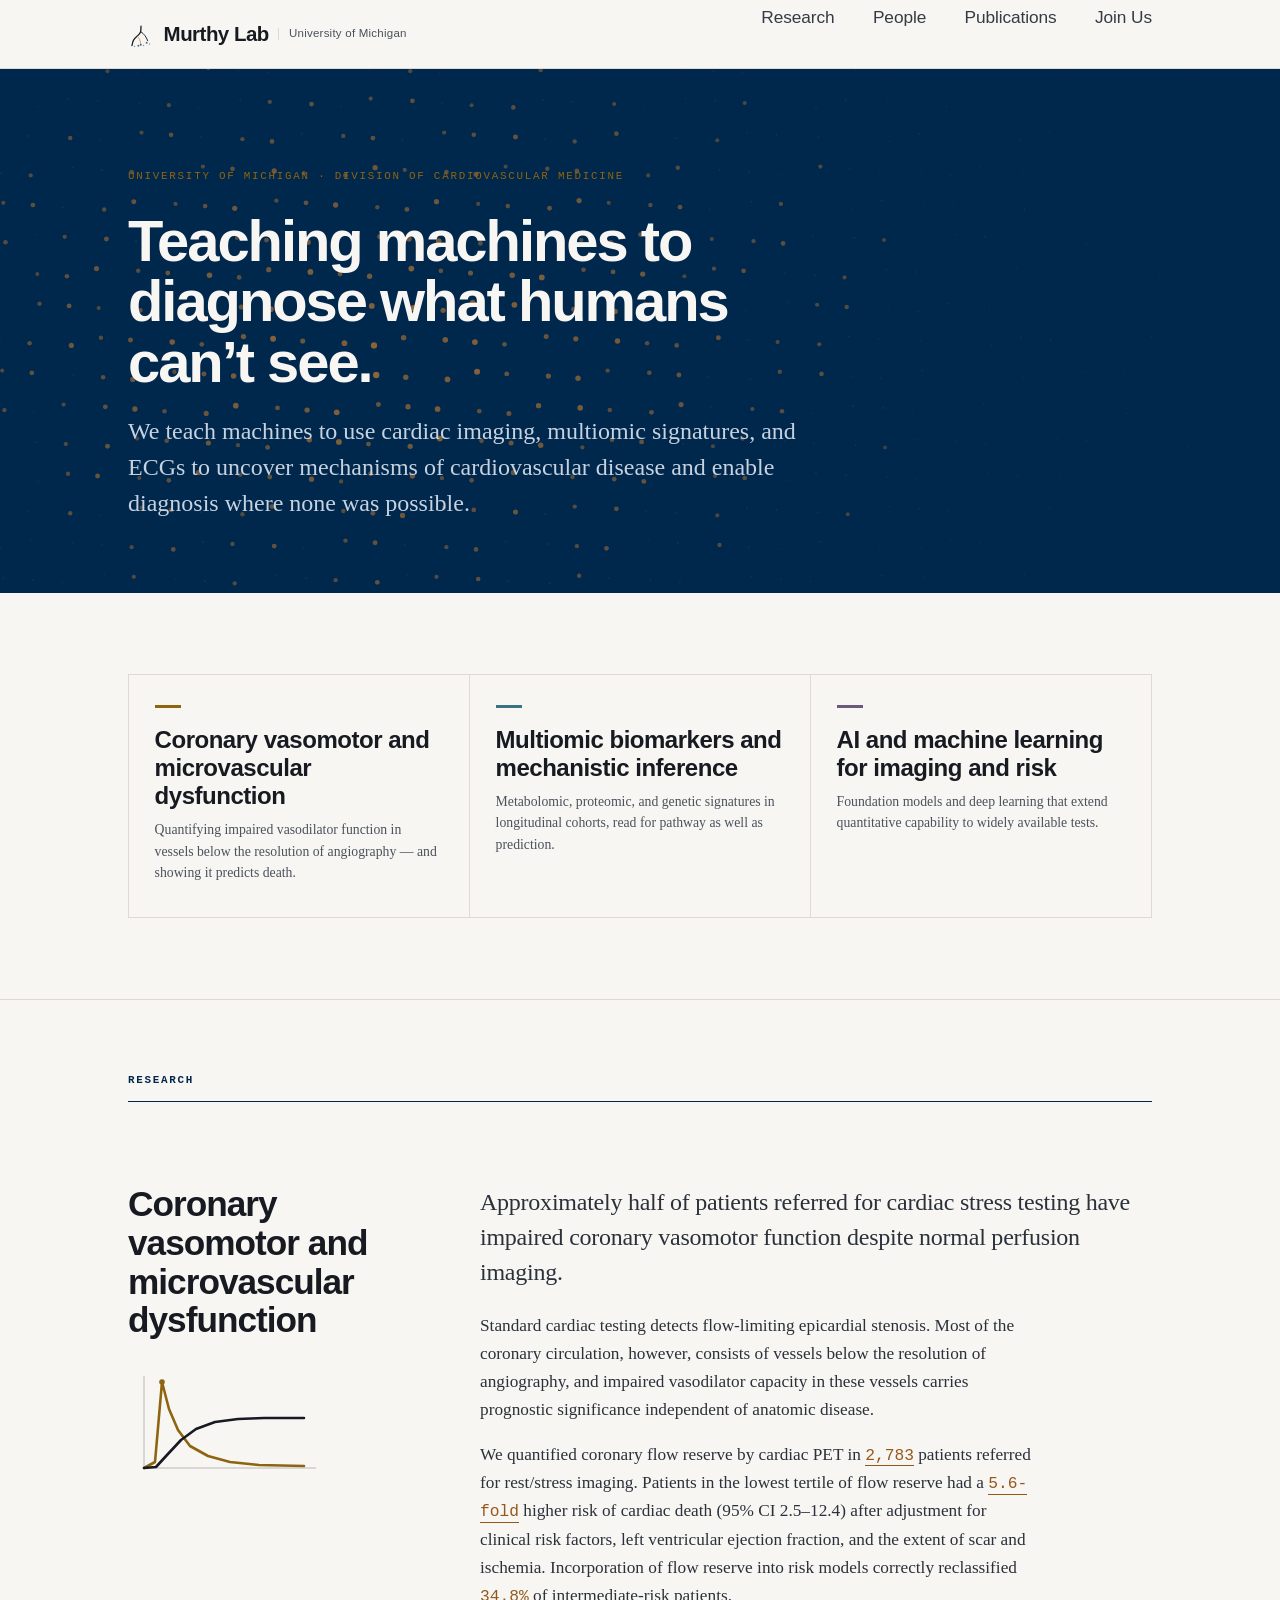
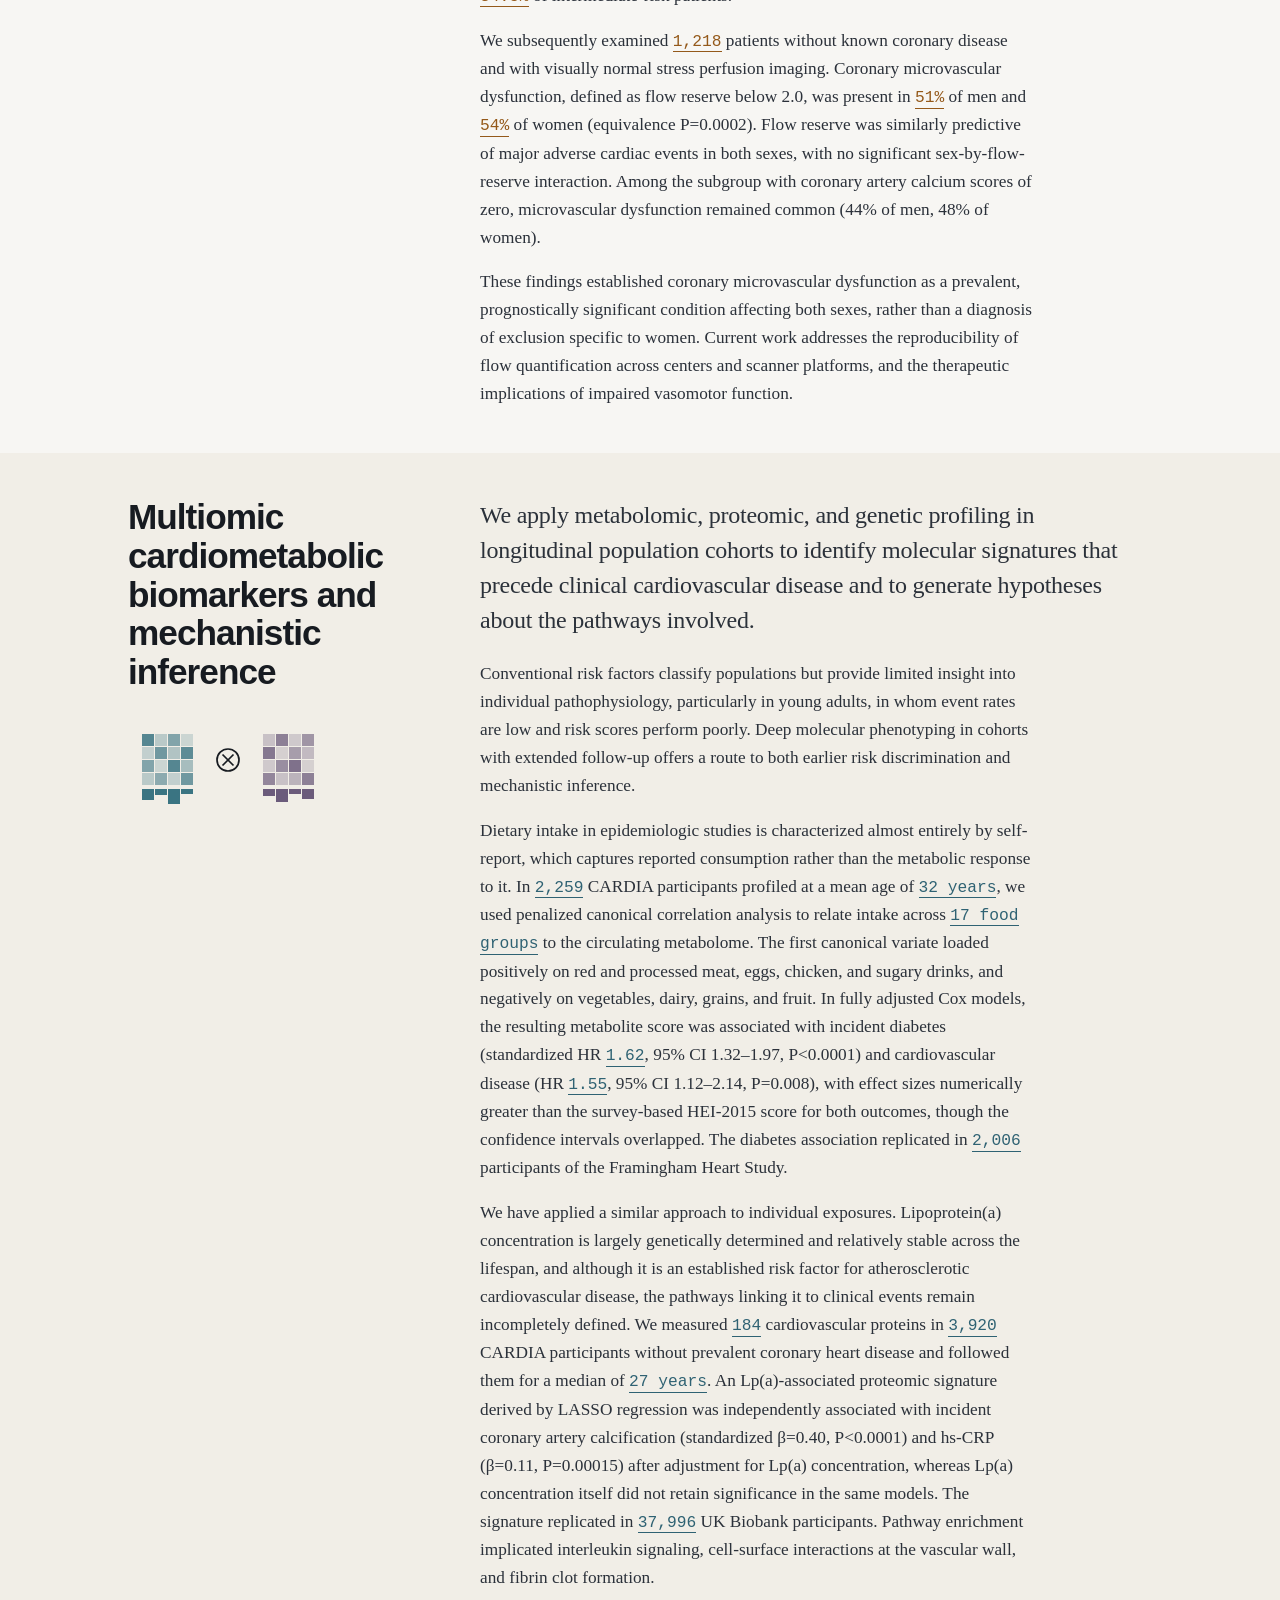
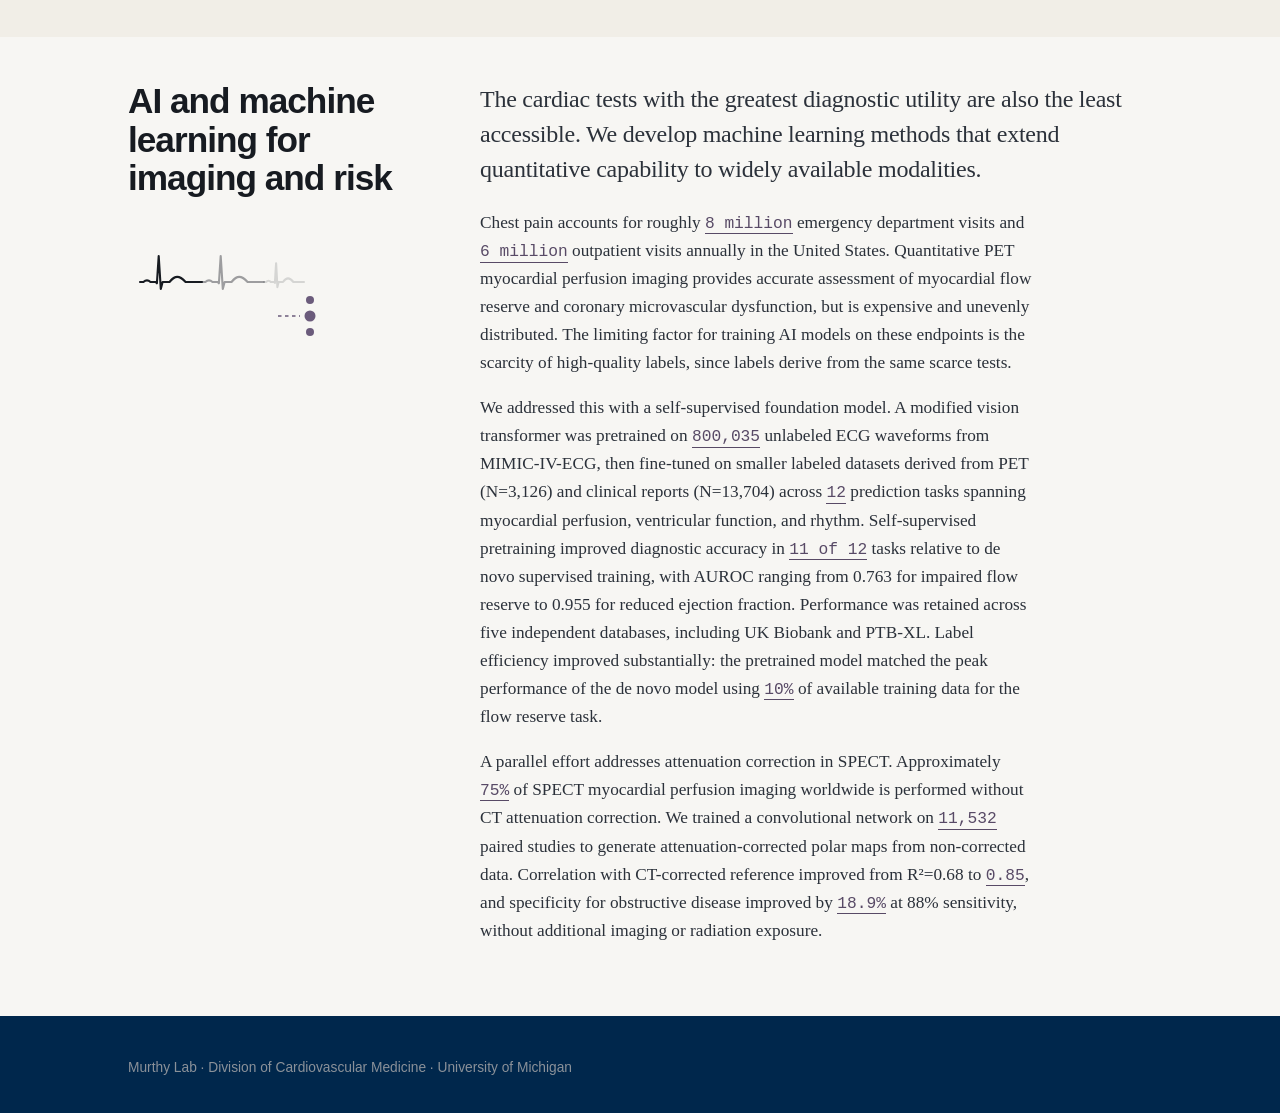
==== commit e01c1d27: "Add sitemap, robots.txt, Open Graph tags, structured data" ====
--- a/docs/index.html
+++ b/docs/index.html
@@ -3,8 +3,95 @@
 <meta name="viewport" content="width=device-width,initial-scale=1">
 <title>Murthy Lab &middot; University of Michigan</title>
 <meta name="description" content="We teach machines to use cardiac imaging, multiomic signatures, and ECGs to uncover mechanisms of cardiovascular disease and enable diagnosis where none was possible.">
+<link rel="canonical" href="https://murthylab.org/">
+<meta property="og:type" content="website">
+<meta property="og:site_name" content="Murthy Lab">
+<meta property="og:title" content="Murthy Lab · University of Michigan">
+<meta property="og:description" content="We teach machines to use cardiac imaging, multiomic signatures, and ECGs to uncover mechanisms of cardiovascular disease and enable diagnosis where none was possible.">
+<meta property="og:url" content="https://murthylab.org/">
+<meta property="og:image" content="https://murthylab.org/assets/img/og-card.png">
+<meta property="og:image:width" content="1200">
+<meta property="og:image:height" content="630">
+<meta property="og:image:alt" content="Murthy Lab, University of Michigan">
+<meta name="twitter:card" content="summary_large_image">
+<meta name="twitter:title" content="Murthy Lab · University of Michigan">
+<meta name="twitter:description" content="We teach machines to use cardiac imaging, multiomic signatures, and ECGs to uncover mechanisms of cardiovascular disease and enable diagnosis where none was possible.">
+<meta name="twitter:image" content="https://murthylab.org/assets/img/og-card.png">
 <link rel="icon" href="assets/img/favicon.svg" type="image/svg+xml">
 <link rel="stylesheet" href="assets/css/main.css">
+<script type="application/ld+json">
+{
+  "@context": "https://schema.org",
+  "@graph": [
+    {
+      "@type": "ResearchOrganization",
+      "@id": "https://murthylab.org/#lab",
+      "name": "Murthy Lab",
+      "url": "https://murthylab.org",
+      "logo": "https://murthylab.org/assets/img/og-card.png",
+      "parentOrganization": {
+        "@type": "CollegeOrUniversity",
+        "name": "University of Michigan",
+        "url": "https://umich.edu"
+      },
+      "department": {
+        "@type": "Organization",
+        "name": "Division of Cardiovascular Medicine"
+      },
+      "address": {
+        "@type": "PostalAddress",
+        "streetAddress": "1338 Cardiovascular Center",
+        "addressLocality": "Ann Arbor",
+        "addressRegion": "MI",
+        "postalCode": "48109",
+        "addressCountry": "US"
+      },
+      "founder": { "@id": "https://murthylab.org/#murthy" },
+      "knowsAbout": [
+        "Cardiac positron emission tomography",
+        "Coronary microvascular dysfunction",
+        "Coronary flow reserve",
+        "Metabolomics",
+        "Proteomics",
+        "Cardiometabolic disease",
+        "Machine learning in cardiovascular medicine",
+        "Electrocardiography"
+      ]
+    },
+    {
+      "@type": "Person",
+      "@id": "https://murthylab.org/#murthy",
+      "name": "Venkatesh L. Murthy",
+      "givenName": "Venkatesh",
+      "familyName": "Murthy",
+      "honorificSuffix": "MD, PhD",
+      "jobTitle": "Professor of Internal Medicine and Radiology",
+      "identifier": {
+        "@type": "PropertyValue",
+        "propertyID": "ORCID",
+        "value": "https://orcid.org/0000-0002-7901-1321"
+      },
+      "sameAs": [
+        "https://orcid.org/0000-0002-7901-1321",
+        "https://scholar.google.com/citations?user=nNET6osAAAAJ",
+        "https://midas.umich.edu/directory/venkatesh-murthy/"
+      ],
+      "affiliation": { "@id": "https://murthylab.org/#lab" },
+      "worksFor": {
+        "@type": "CollegeOrUniversity",
+        "name": "University of Michigan"
+      }
+    },
+    {
+      "@type": "WebSite",
+      "@id": "https://murthylab.org/#website",
+      "url": "https://murthylab.org",
+      "name": "Murthy Lab",
+      "publisher": { "@id": "https://murthylab.org/#lab" }
+    }
+  ]
+}
+</script>
 </head><body>
 <nav class="nav"><div class="wrap">
 <a class="brand" href="index.html"><svg class="mark" viewBox="0 0 120 120" aria-hidden="true" focusable="false"><g fill="none" stroke-linecap="round"><path d="M60 24 C60 48 60 56 42 70 C26 82 20 93 20 110" stroke="currentColor" stroke-width="6"/><path d="M60 50 C75 60 83 72 91 91" stroke="currentColor" stroke-width="4.3"/><path d="M42 70 C54 80 57 91 59 108" stroke="var(--mark-amber)" stroke-width="3.1"/></g><g fill="var(--mark-cyan)"><circle cx="18" cy="112" r="4.6"/><circle cx="48" cy="114" r="4.6"/><circle cx="86" cy="100" r="4.6"/></g><g fill="var(--mark-cyan)" fill-opacity=".7"><circle cx="72" cy="113" r="3.3"/><circle cx="99" cy="106" r="3.3"/></g><g fill="var(--mark-violet)"><circle cx="59" cy="110" r="4.6"/><circle cx="30" cy="118" r="3.3" fill-opacity=".7"/></g></svg><span class="brand-name">Murthy Lab</span><span class="brand-inst">University of Michigan</span></a>
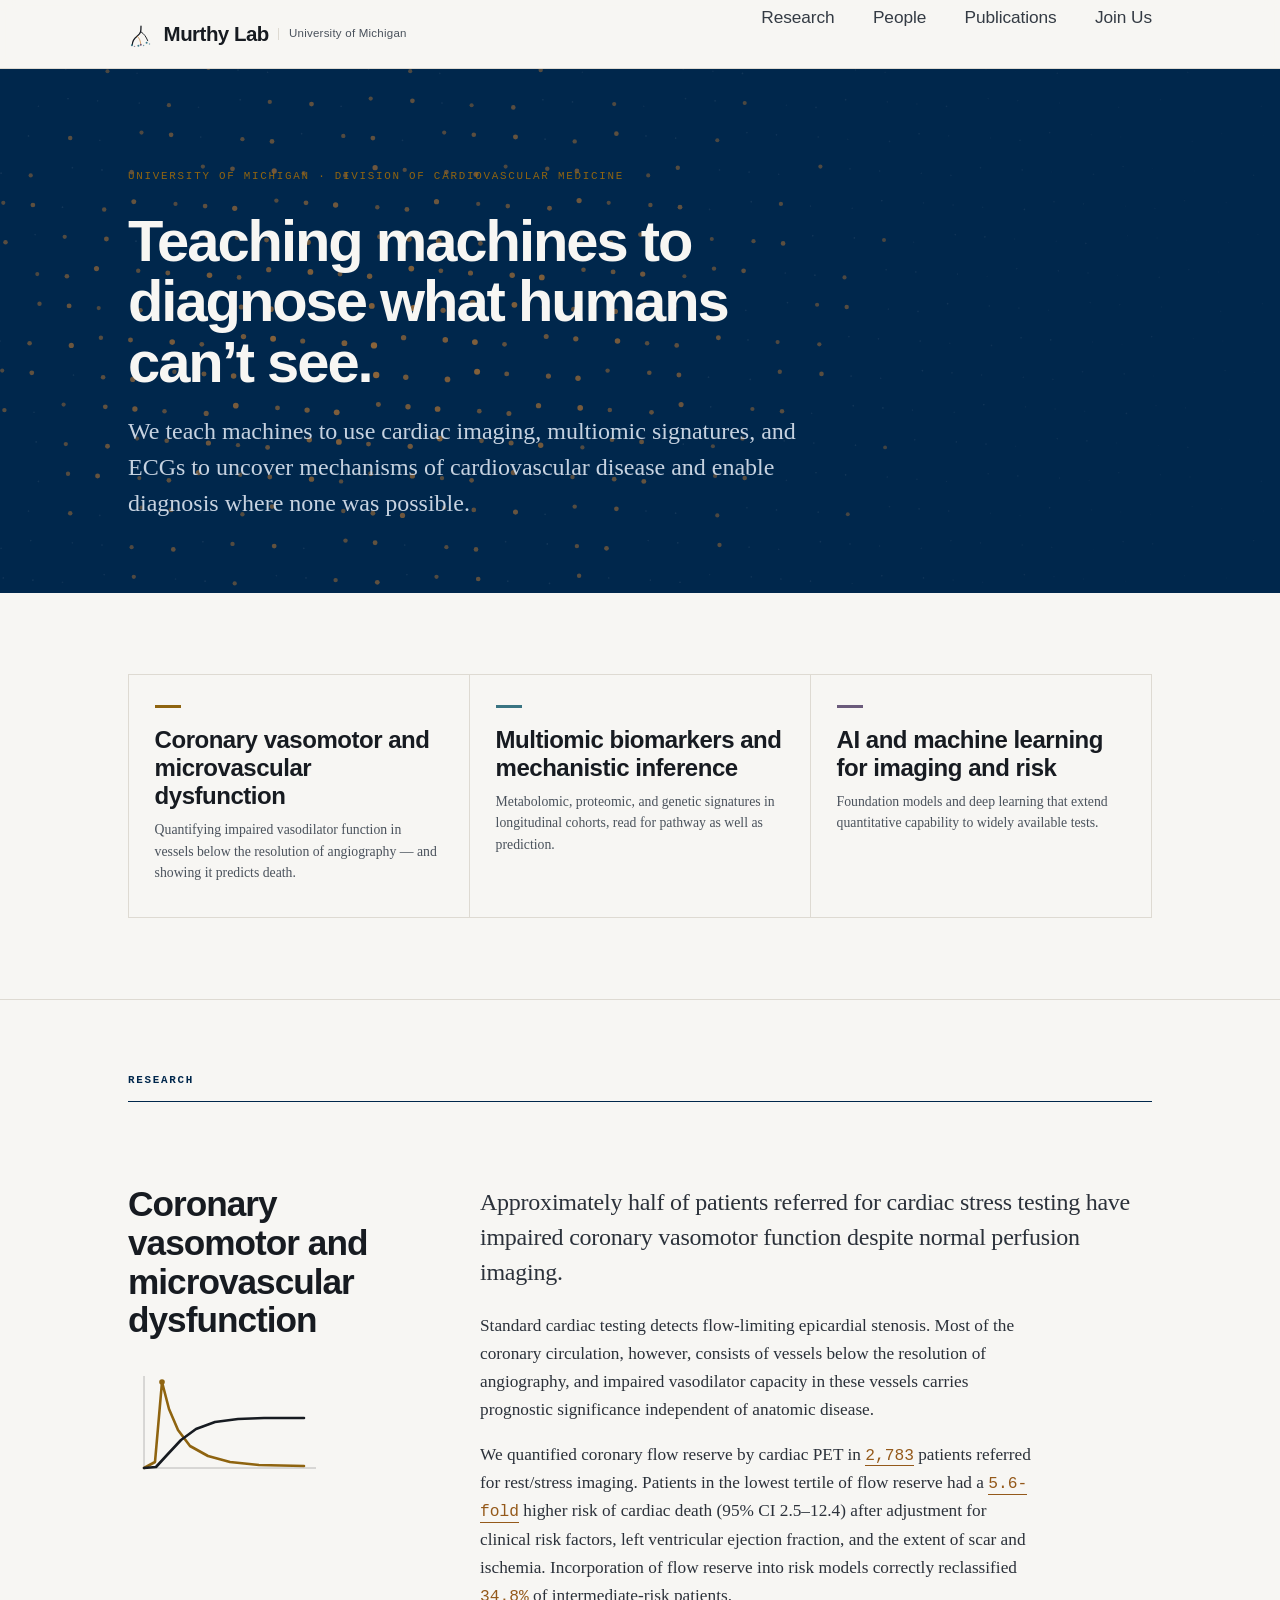
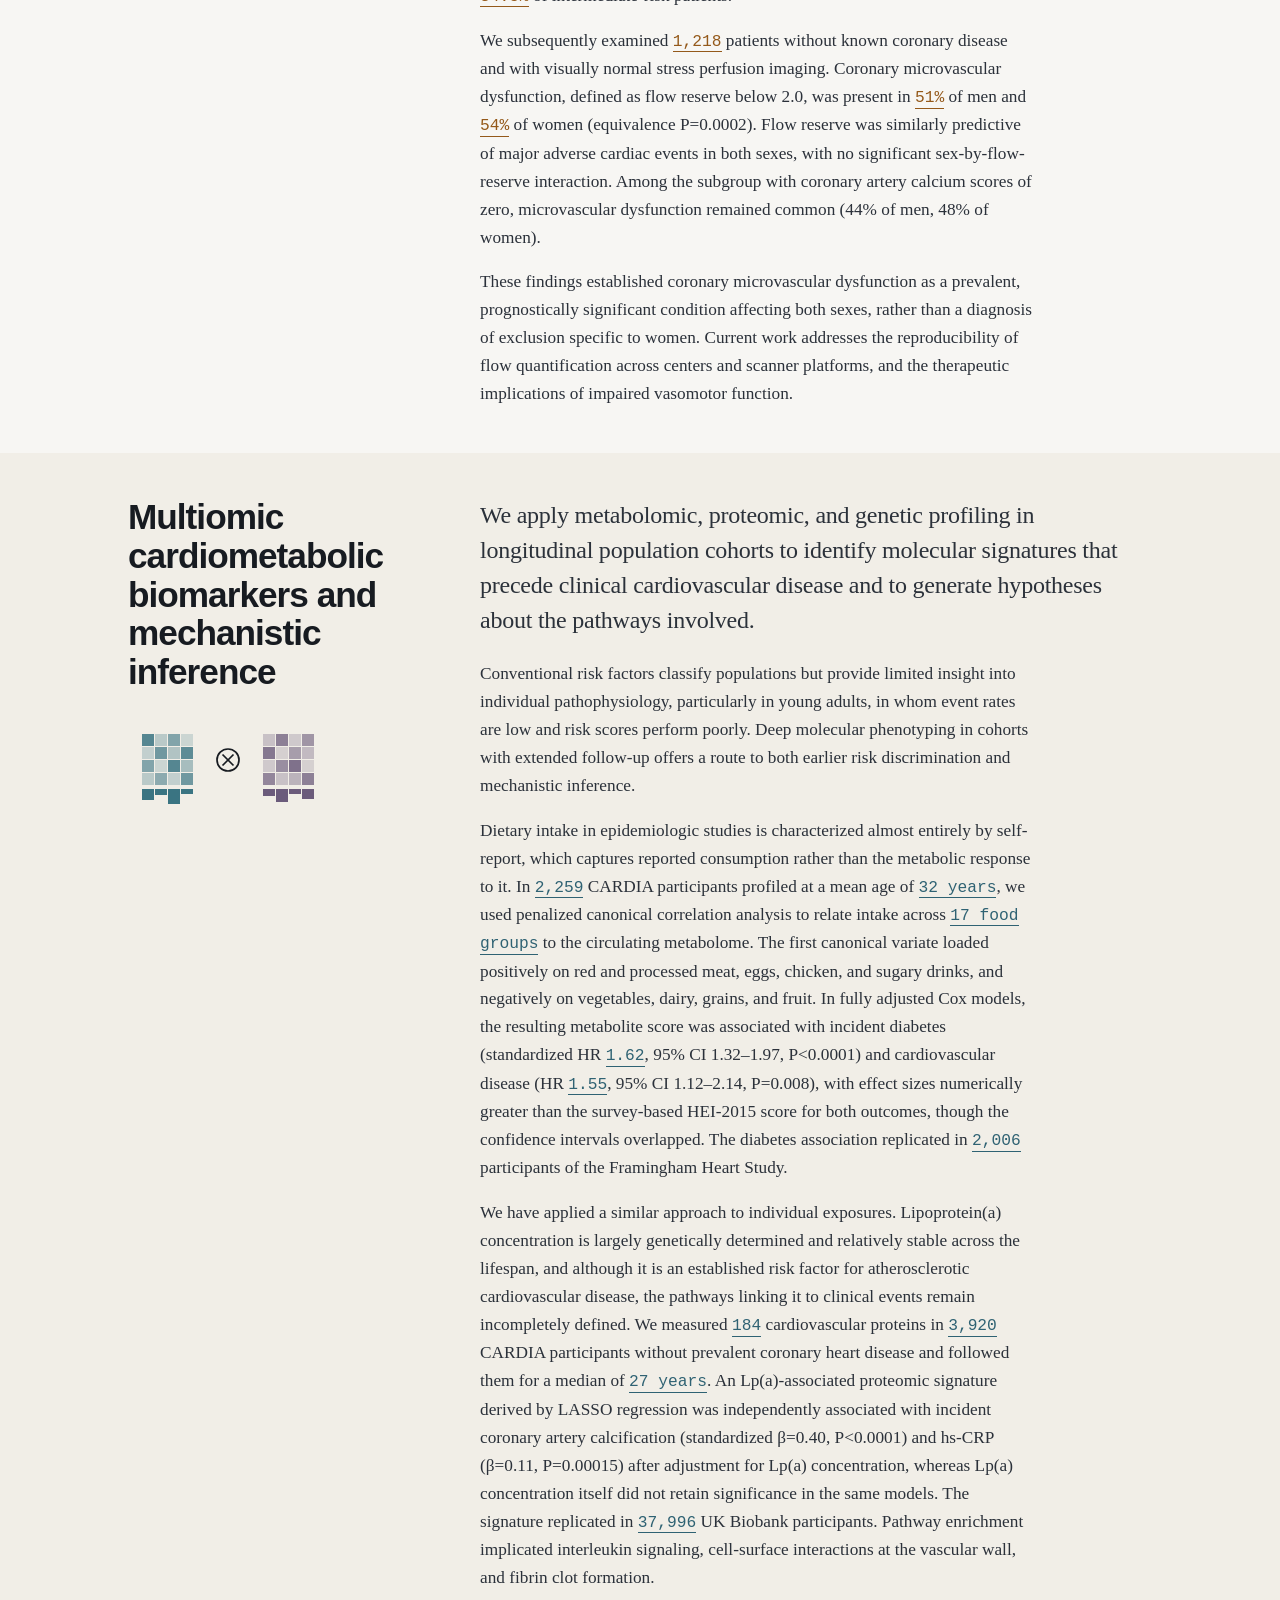
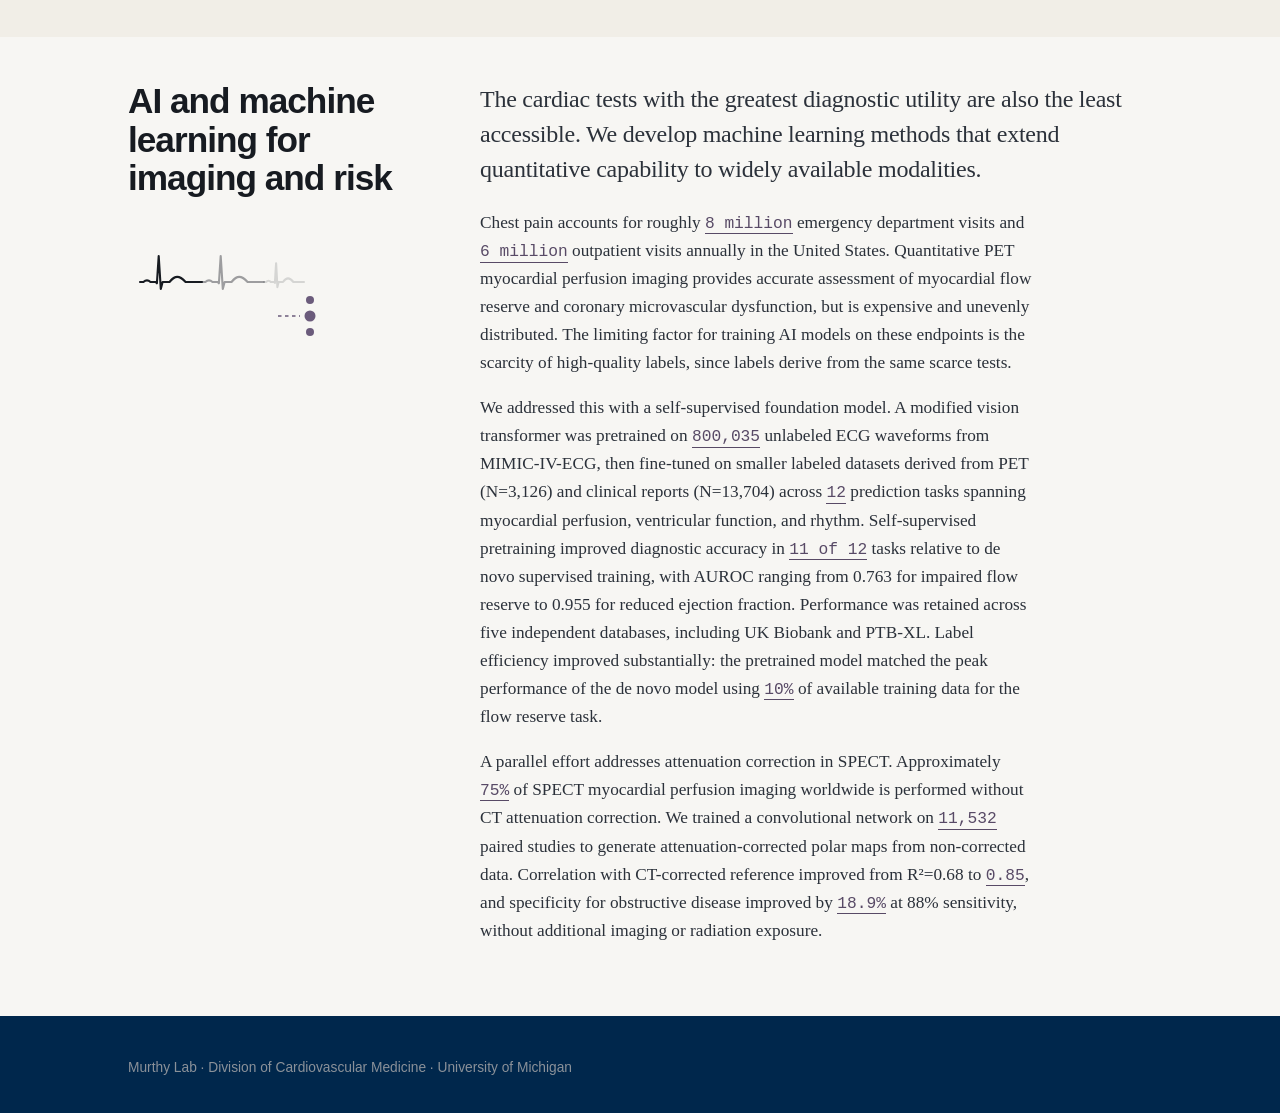
==== commit 1041dfe9: "Shorten meta and social descriptions" ====
--- a/docs/index.html
+++ b/docs/index.html
@@ -2,12 +2,12 @@
 <meta charset="utf-8">
 <meta name="viewport" content="width=device-width,initial-scale=1">
 <title>Murthy Lab &middot; University of Michigan</title>
-<meta name="description" content="We teach machines to use cardiac imaging, multiomic signatures, and ECGs to uncover mechanisms of cardiovascular disease and enable diagnosis where none was possible.">
+<meta name="description" content="Cardiac imaging, multiomic signatures, and machine learning to uncover mechanisms of cardiovascular disease.">
 <link rel="canonical" href="https://murthylab.org/">
 <meta property="og:type" content="website">
 <meta property="og:site_name" content="Murthy Lab">
 <meta property="og:title" content="Murthy Lab · University of Michigan">
-<meta property="og:description" content="We teach machines to use cardiac imaging, multiomic signatures, and ECGs to uncover mechanisms of cardiovascular disease and enable diagnosis where none was possible.">
+<meta property="og:description" content="Teaching machines to diagnose what humans can't see: cardiac imaging, multiomics, and machine learning.">
 <meta property="og:url" content="https://murthylab.org/">
 <meta property="og:image" content="https://murthylab.org/assets/img/og-card.png">
 <meta property="og:image:width" content="1200">
@@ -15,7 +15,7 @@
 <meta property="og:image:alt" content="Murthy Lab, University of Michigan">
 <meta name="twitter:card" content="summary_large_image">
 <meta name="twitter:title" content="Murthy Lab · University of Michigan">
-<meta name="twitter:description" content="We teach machines to use cardiac imaging, multiomic signatures, and ECGs to uncover mechanisms of cardiovascular disease and enable diagnosis where none was possible.">
+<meta name="twitter:description" content="Teaching machines to diagnose what humans can't see: cardiac imaging, multiomics, and machine learning.">
 <meta name="twitter:image" content="https://murthylab.org/assets/img/og-card.png">
 <link rel="icon" href="assets/img/favicon.svg" type="image/svg+xml">
 <link rel="stylesheet" href="assets/css/main.css">
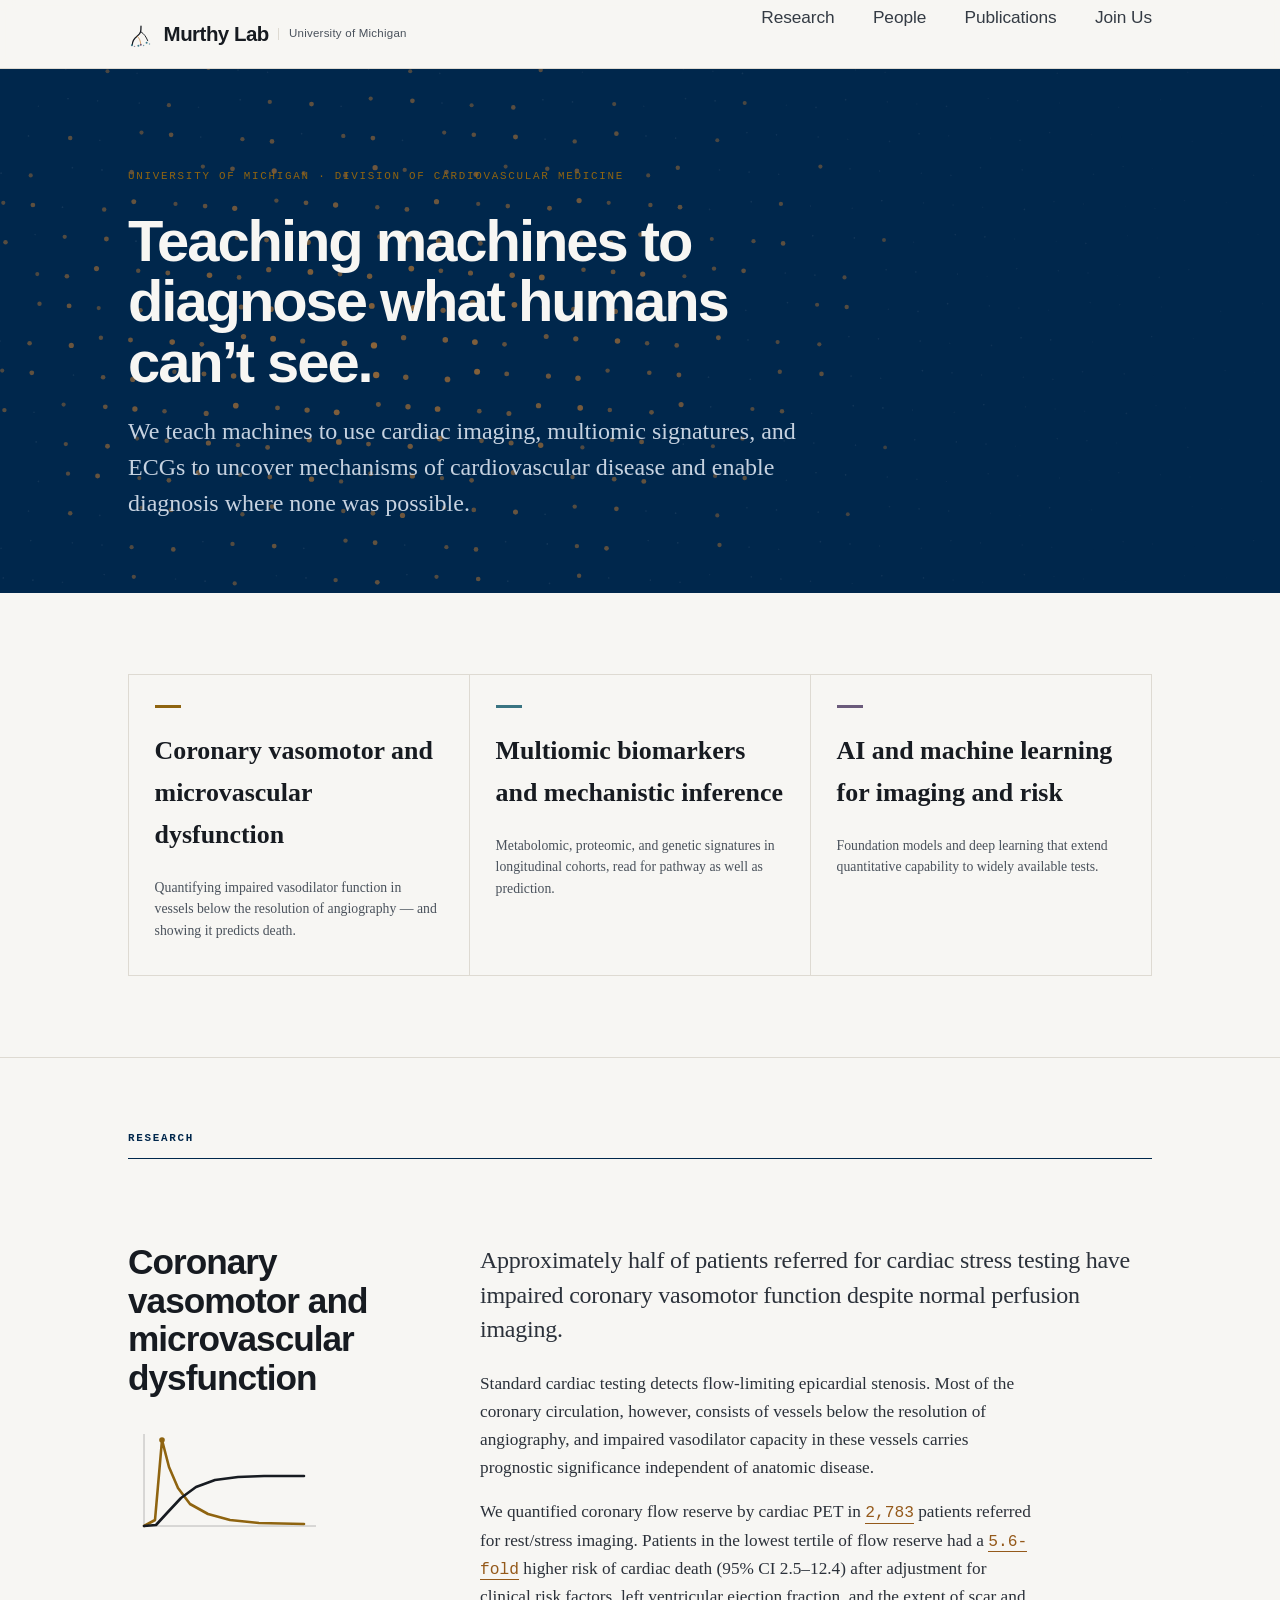
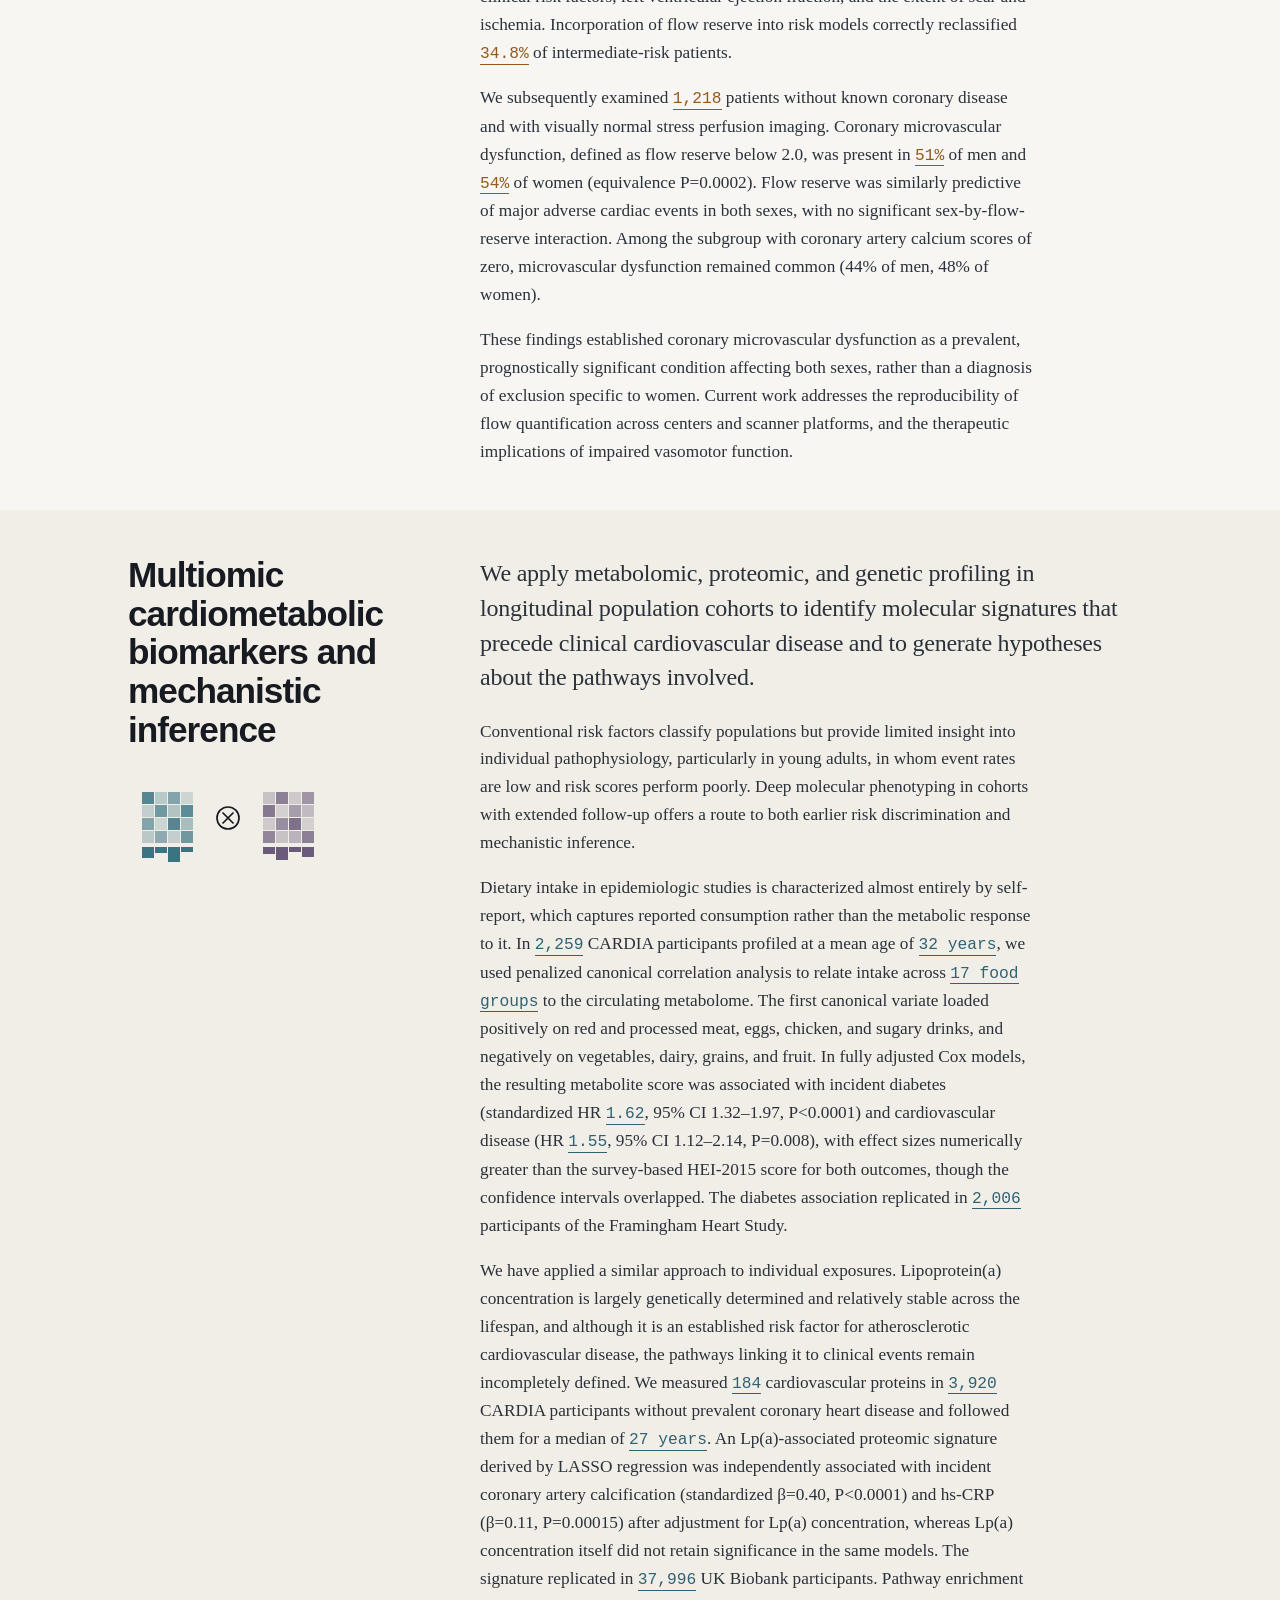
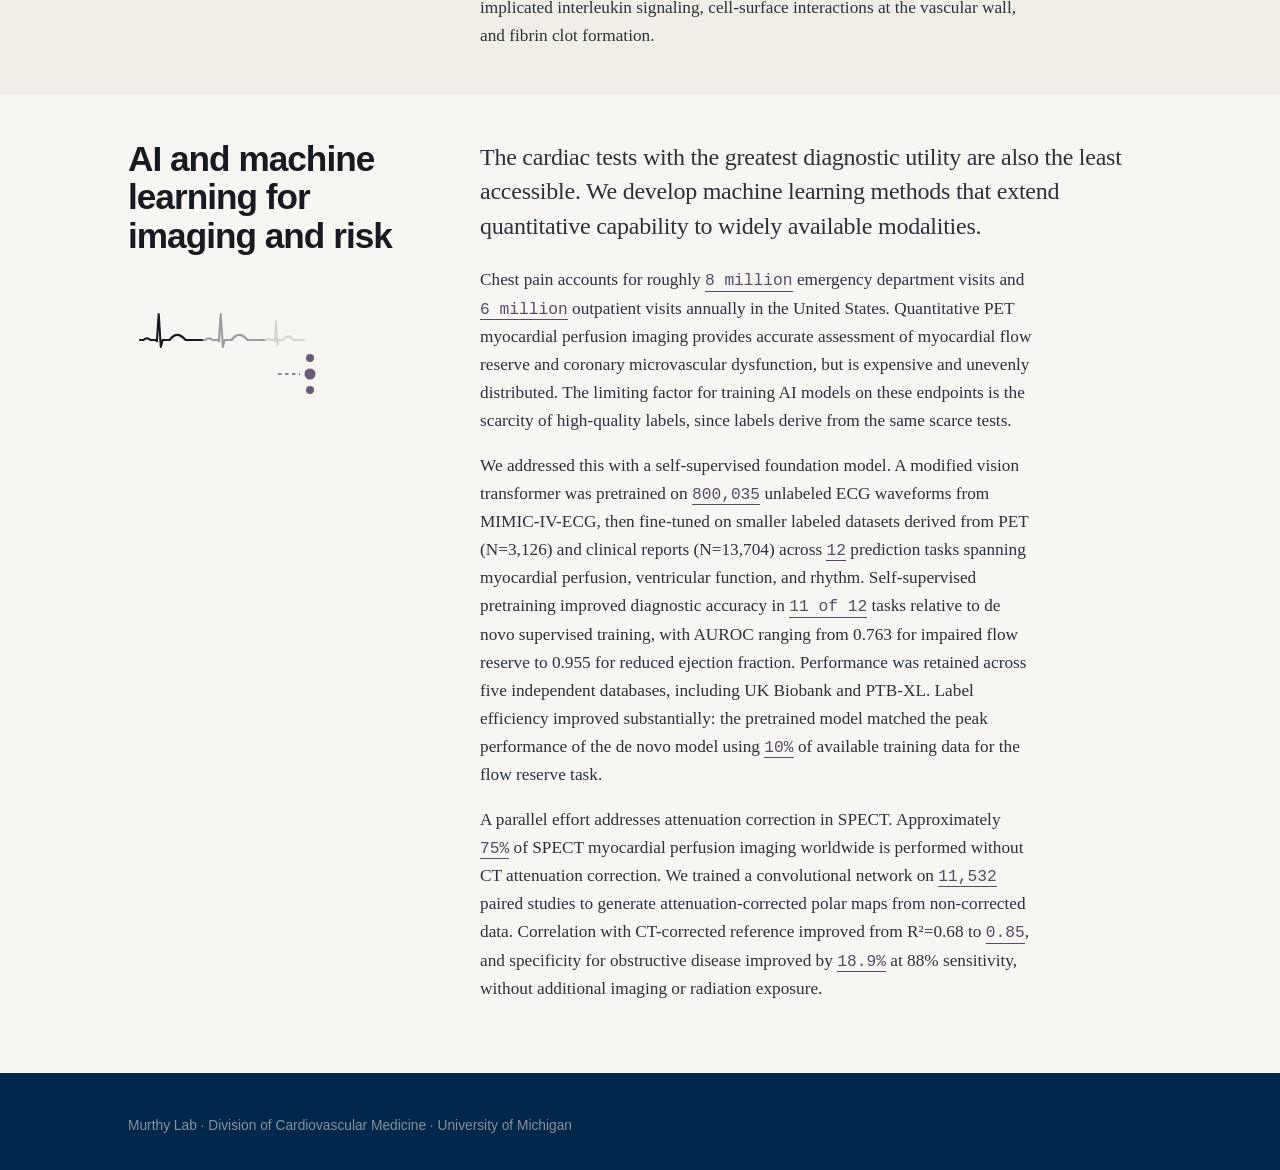
==== commit 195f1100: "Fix heading hierarchy, add icons and 404 page" ====
--- a/docs/index.html
+++ b/docs/index.html
@@ -18,6 +18,9 @@
 <meta name="twitter:description" content="Teaching machines to diagnose what humans can't see: cardiac imaging, multiomics, and machine learning.">
 <meta name="twitter:image" content="https://murthylab.org/assets/img/og-card.png">
 <link rel="icon" href="assets/img/favicon.svg" type="image/svg+xml">
+<link rel="icon" href="assets/img/favicon.ico" sizes="48x48">
+<link rel="icon" href="assets/img/favicon-32.png" type="image/png" sizes="32x32">
+<link rel="apple-touch-icon" href="assets/img/apple-touch-icon.png">
 <link rel="stylesheet" href="assets/css/main.css">
 <script type="application/ld+json">
 {
@@ -109,9 +112,9 @@
 mechanisms of cardiovascular disease and enable diagnosis where none was possible.</p>
 </div></header>
 
-<section class="themes"><div class="wrap"><div class="tgrid"><a class="tcard t1" href="#r1"><span class="mk"></span><h3>Coronary vasomotor and microvascular dysfunction</h3><p>Quantifying impaired vasodilator function in vessels below the resolution of angiography — and showing it predicts death.</p></a>
-<a class="tcard t2" href="#r2"><span class="mk"></span><h3>Multiomic biomarkers and mechanistic inference</h3><p>Metabolomic, proteomic, and genetic signatures in longitudinal cohorts, read for pathway as well as prediction.</p></a>
-<a class="tcard t3" href="#r3"><span class="mk"></span><h3>AI and machine learning for imaging and risk</h3><p>Foundation models and deep learning that extend quantitative capability to widely available tests.</p></a></div></div></section>
+<section class="themes"><div class="wrap"><div class="tgrid"><a class="tcard t1" href="#r1"><span class="mk"></span><h2>Coronary vasomotor and microvascular dysfunction</h2><p>Quantifying impaired vasodilator function in vessels below the resolution of angiography — and showing it predicts death.</p></a>
+<a class="tcard t2" href="#r2"><span class="mk"></span><h2>Multiomic biomarkers and mechanistic inference</h2><p>Metabolomic, proteomic, and genetic signatures in longitudinal cohorts, read for pathway as well as prediction.</p></a>
+<a class="tcard t3" href="#r3"><span class="mk"></span><h2>AI and machine learning for imaging and risk</h2><p>Foundation models and deep learning that extend quantitative capability to widely available tests.</p></a></div></div></section>
 
 <section class="sec" id="research"><div class="wrap">
 <h2 class="sec-h">Research</h2>
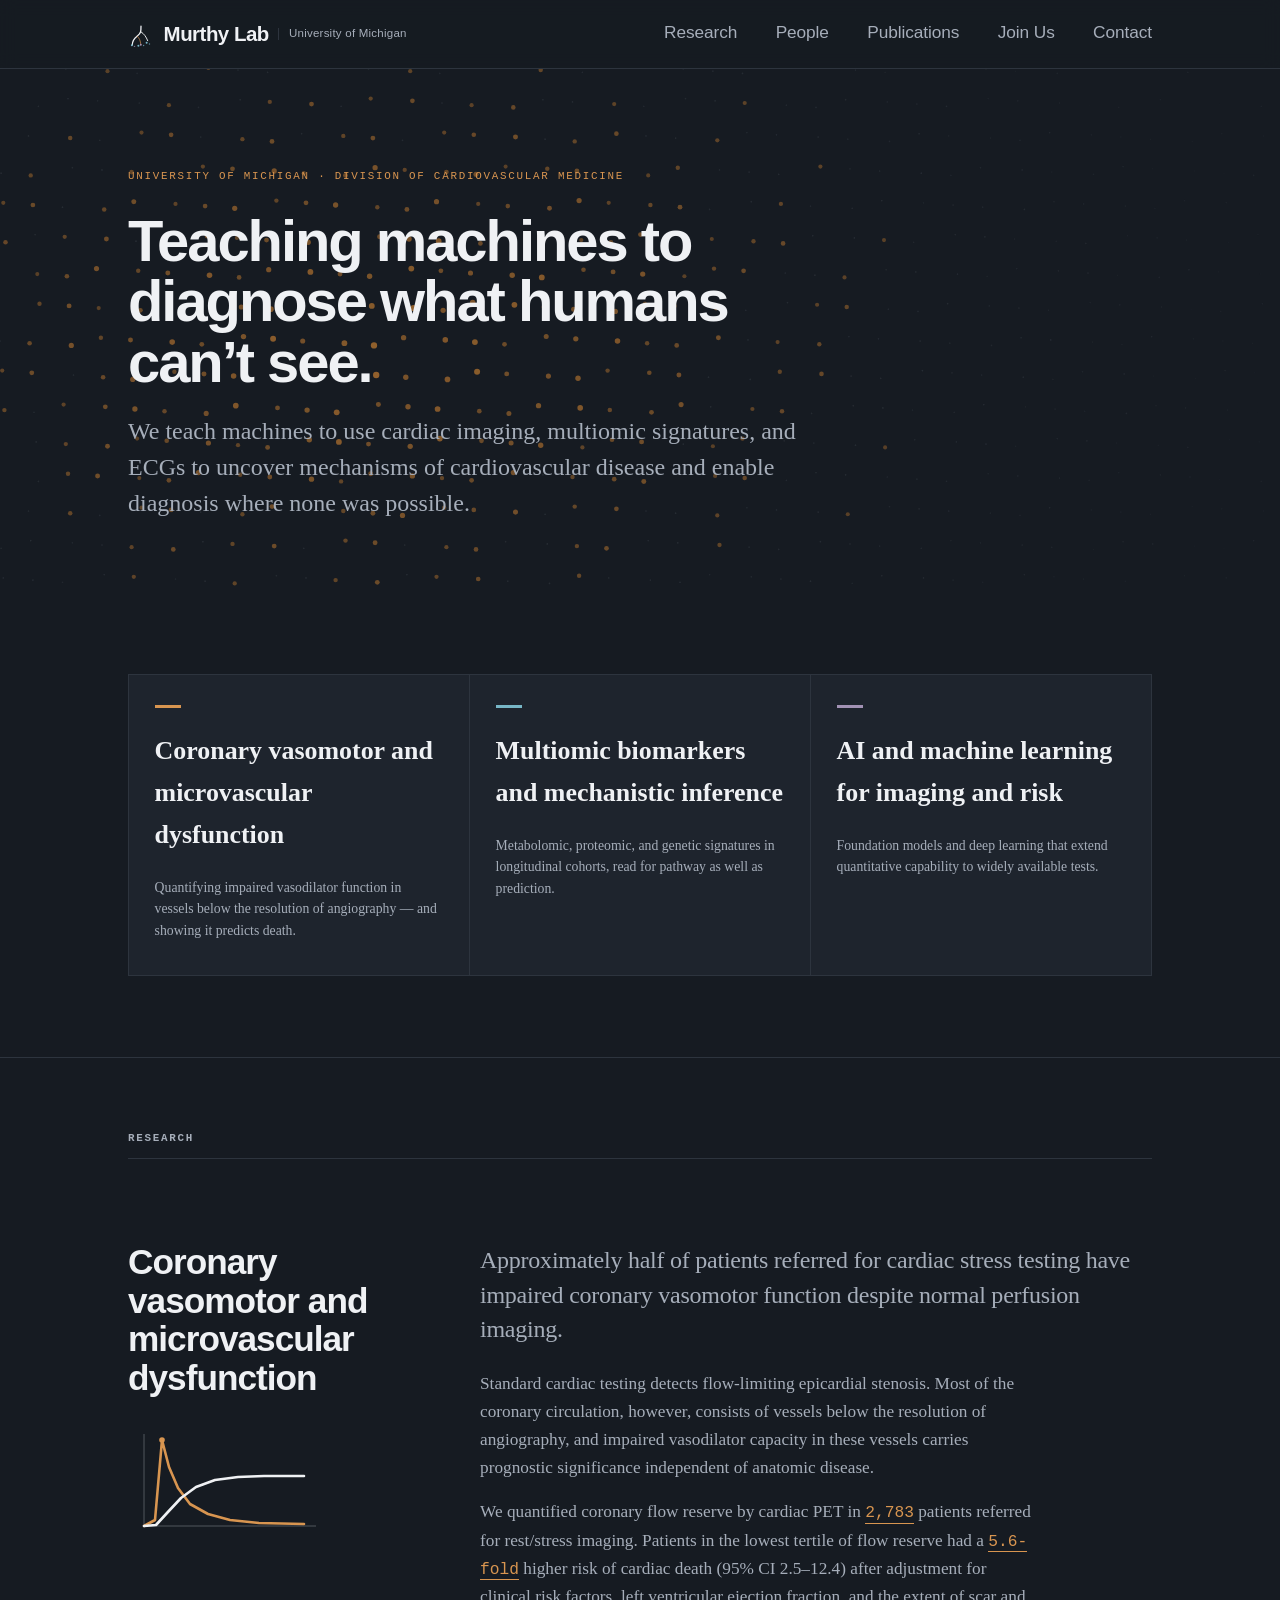
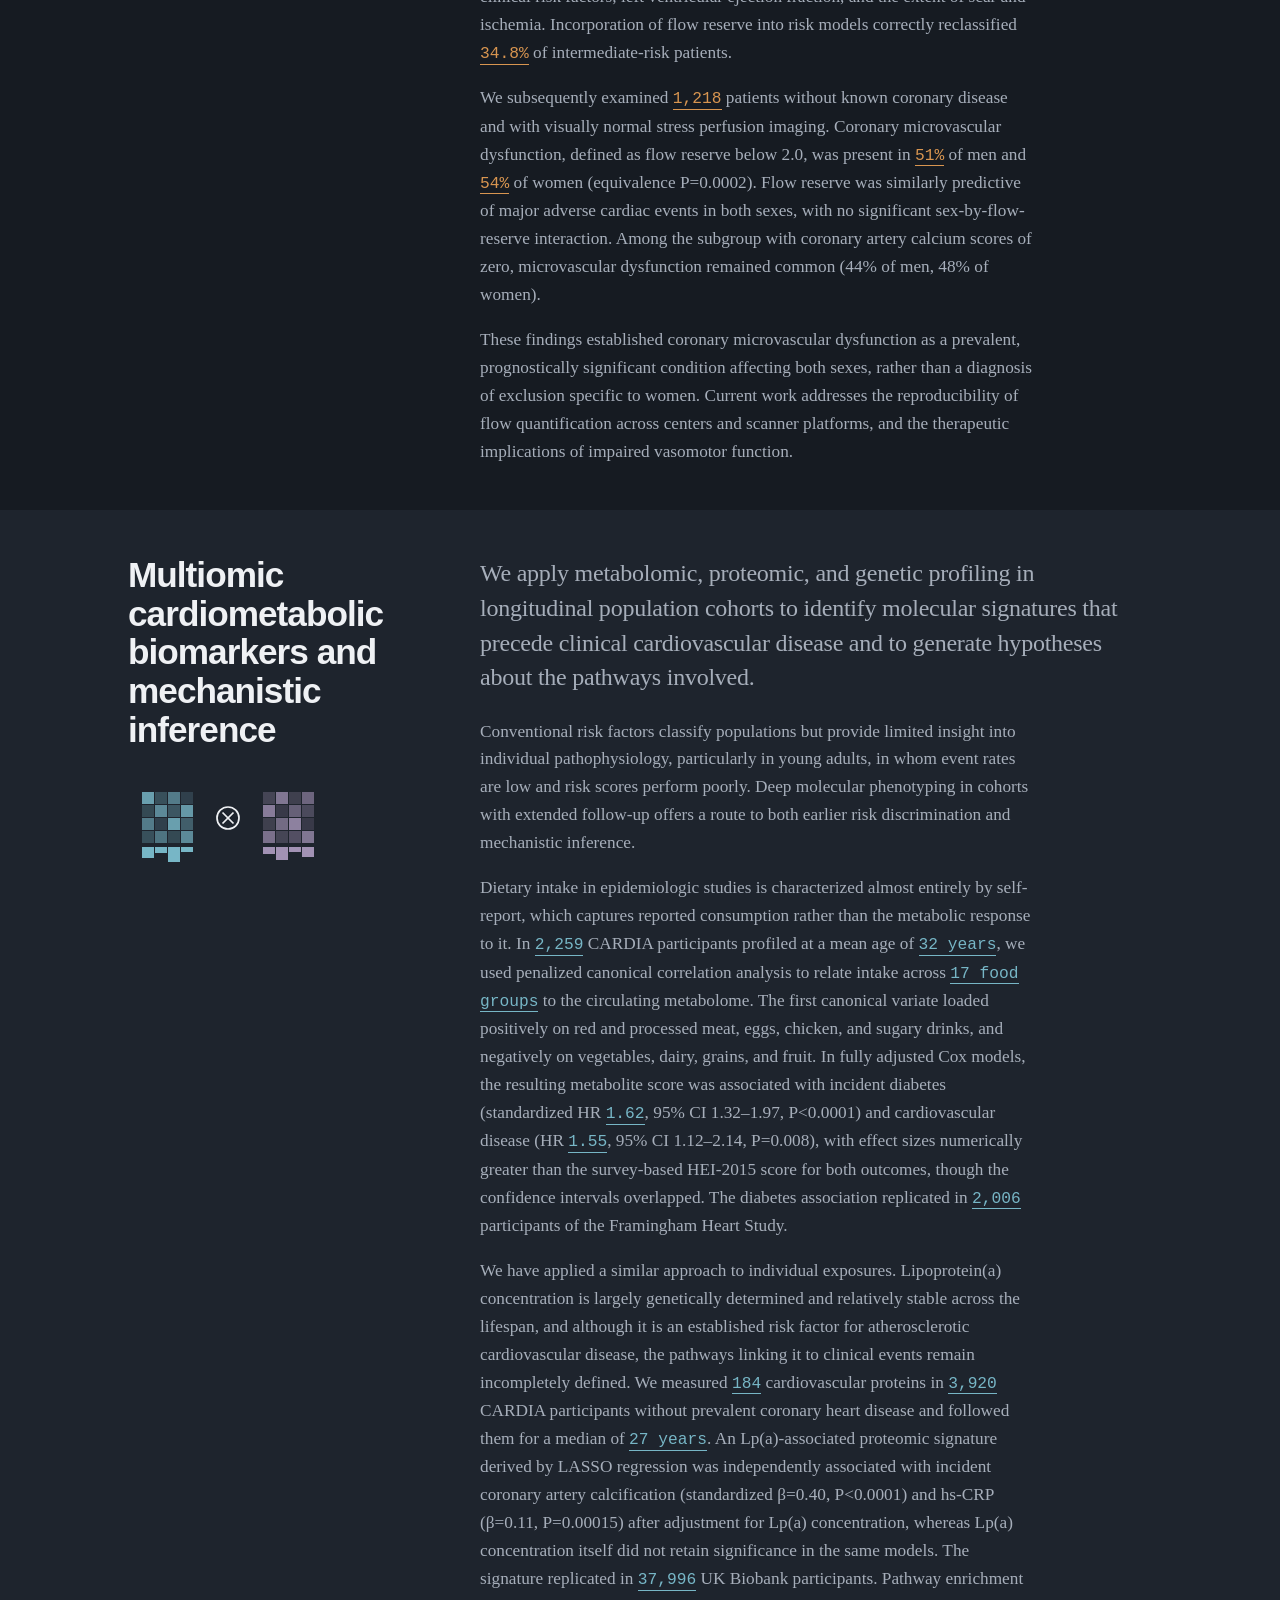
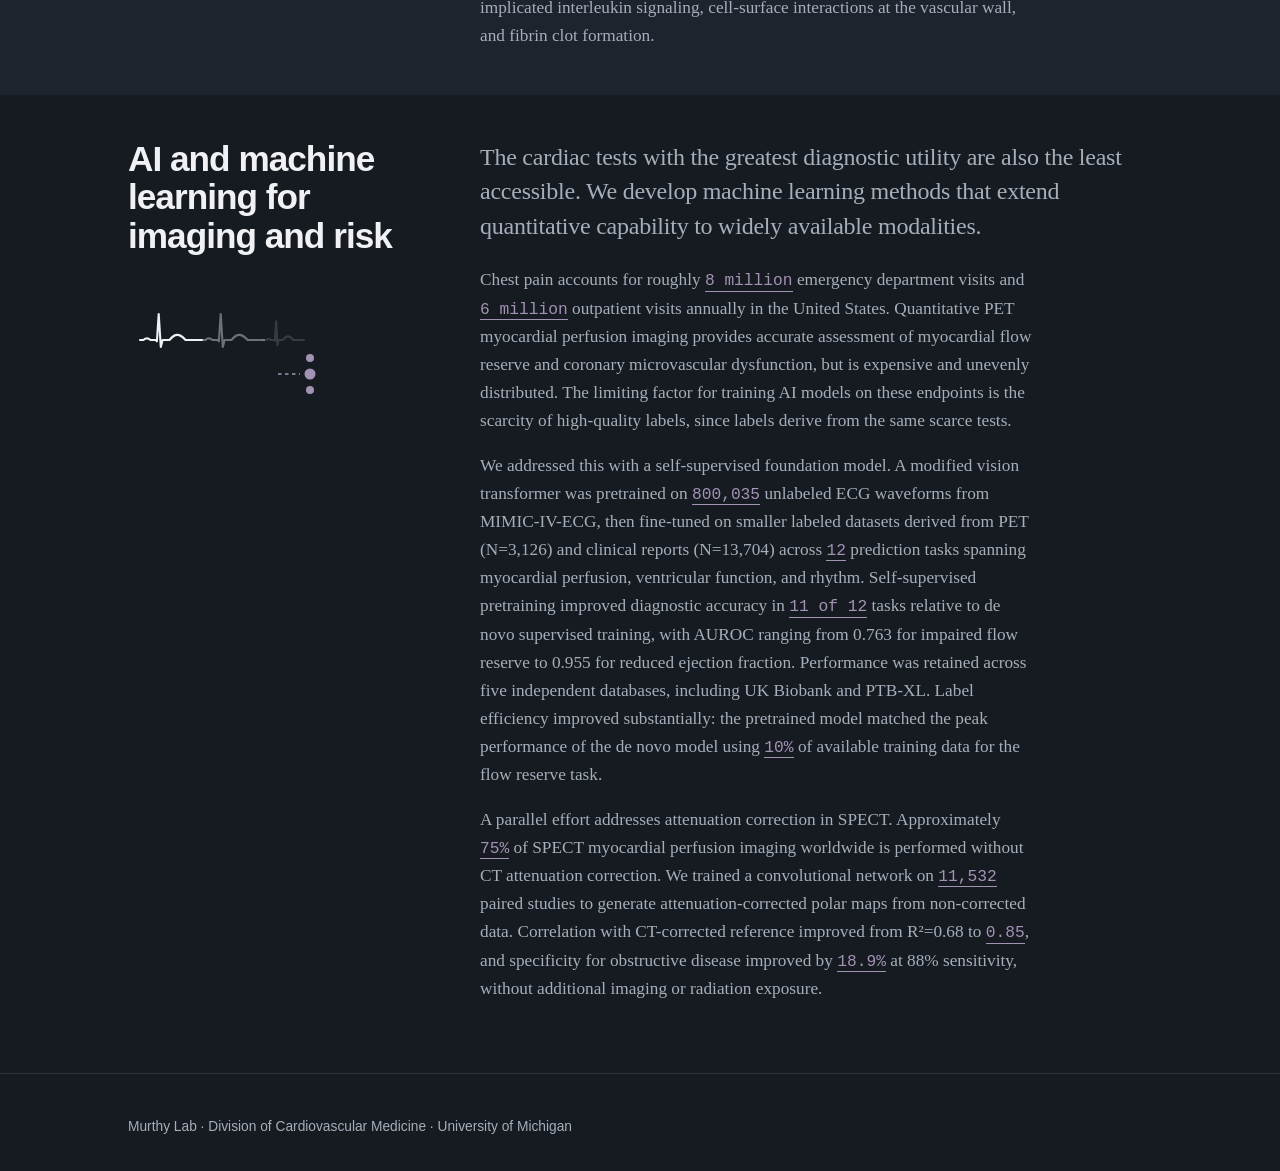
==== commit b4a8a5f0: "Add contact page and wire it into the nav A routing page rather than a form: an Inquiries block for " ====
--- a/docs/index.html
+++ b/docs/index.html
@@ -102,6 +102,7 @@
 <a class="lnk" href="people.html">People</a>
 <a class="lnk" href="publications.html">Publications</a>
 <a class="lnk" href="join.html">Join Us</a>
+<a class="lnk" href="contact.html">Contact</a>
 </div></nav>
 <header class="hero">
 <canvas id="field" aria-hidden="true"></canvas>
--- a/docs/assets/css/main.css
+++ b/docs/assets/css/main.css
@@ -1,11 +1,16 @@
 /* ============ tokens ============ */
+/* Ground is #161B22 (slate). --paper and --ground are the same value:
+   the page is a single dark field, with panels stepping up to #1E242D.
+   Accents are the lightened set — the darkened light-theme values
+   (#8F6410, #3A7482, #6B5B7B) score under 3.5:1 here and must not come back. */
 :root{
-  --ground:#00274C; --paper:#F7F6F3; --ink:#171B21; --ink-soft:#4A525C;
-  --rule:#DEDAD2;
-  --amber:#8F6410;      /* perfusion   */
-  --mark-amber:#C87F32; --mark-cyan:#3E7C8C; --mark-violet:#6B5B7B;
-  --cyan:#3A7482;       /* multiomics  */
-  --violet:#6B5B7B;     /* ai/ml       */
+  --ground:#161B22; --paper:#161B22; --ink:#EFF1F4; --ink-soft:#A6AEBA;
+  --rule:#2D343E;
+  --panel:#1E242D;      /* cards, r2 band, avatars */
+  --amber:#D89550;      /* perfusion   */
+  --mark-amber:#D89550; --mark-cyan:#77B6C6; --mark-violet:#A292B4;
+  --cyan:#77B6C6;       /* multiomics  */
+  --violet:#A292B4;     /* ai/ml       */
   --measure:64ch;
   --step--1:clamp(.78rem,.74rem + .18vw,.86rem);
   --step-0:clamp(1rem,.96rem + .2vw,1.08rem);
@@ -25,7 +30,7 @@
 .wrap{max-width:1120px;margin:0 auto;padding:0 clamp(1.2rem,4vw,3rem)}
 
 /* ============ nav ============ */
-.nav{position:sticky;top:0;z-index:50;background:rgba(247,246,243,.93);
+.nav{position:sticky;top:0;z-index:50;background:rgba(22,27,34,.93);
   backdrop-filter:blur(8px);border-bottom:1px solid var(--rule)}
 .nav .wrap{display:flex;align-items:baseline;gap:2.4rem;height:68px}
 .brand{font-family:var(--display);text-decoration:none;margin-right:auto;
@@ -35,17 +40,20 @@
 .brand-inst{font-weight:400;font-size:.72rem;letter-spacing:.02em;color:var(--ink-soft);
   padding-left:.6rem;border-left:1px solid var(--rule);align-self:center}
 .nav a.lnk{font-family:var(--display);font-size:var(--step-0);font-weight:500;
-  letter-spacing:-.005em;text-decoration:none;color:#343B44;padding:.25rem 0;
-  border-bottom:2px solid transparent;transition:color .15s,border-color .15s}
+  letter-spacing:-.005em;text-decoration:none;color:var(--ink-soft);padding:.25rem 0;
+  border-bottom:2px solid transparent;transition:color .15s,border-color .15s;
+  align-self:center}
 .nav a.lnk:hover,.nav a.lnk[aria-current]{color:var(--ink);border-bottom-color:var(--amber)}
 
 /* ============ hero ============ */
-.hero{background:var(--ground);color:var(--paper);position:relative;overflow:hidden;
+/* colour is --ink, not --paper: --paper equals --ground on a dark theme, so
+   inheriting it would paint the h1 in its own background colour. */
+.hero{background:var(--ground);color:var(--ink);position:relative;overflow:hidden;
   padding:clamp(4rem,11vh,8rem) 0 clamp(3.5rem,8vh,6rem)}
 .hero .wrap{position:relative;z-index:2}
 .hero h1{font-family:var(--display);font-weight:600;font-size:var(--step-3);
   line-height:1.04;letter-spacing:-.035em;margin:0 0 1.3rem;max-width:19ch}
-.hero p.dek{max-width:56ch;color:#C6D2E0;font-size:var(--step-1);line-height:1.5;margin:0}
+.hero p.dek{max-width:56ch;color:var(--ink-soft);font-size:var(--step-1);line-height:1.5;margin:0}
 .eyebrow{font-family:var(--mono);font-size:.68rem;letter-spacing:.16em;
   text-transform:uppercase;color:var(--amber);margin:0 0 1.6rem}
 #field{position:absolute;inset:0;width:100%;height:100%;z-index:1;opacity:.9}
@@ -54,9 +62,9 @@
 .themes{padding:clamp(3.5rem,9vh,6rem) 0}
 .tgrid{display:grid;gap:1px;background:var(--rule);
   grid-template-columns:repeat(auto-fit,minmax(258px,1fr));border:1px solid var(--rule)}
-.tcard{background:var(--paper);padding:1.9rem 1.6rem 2.1rem;text-decoration:none;
+.tcard{background:var(--panel);padding:1.9rem 1.6rem 2.1rem;text-decoration:none;
   display:block;transition:background .18s}
-.tcard:hover{background:#FCFBF9}
+.tcard:hover{background:var(--rule)}
 .tcard .mk{width:26px;height:3px;display:block;margin-bottom:1.1rem}
 .tcard h3{font-family:var(--display);font-weight:600;font-size:var(--step-1);
   letter-spacing:-.02em;line-height:1.18;margin:0 0 .55rem}
@@ -74,16 +82,16 @@
   letter-spacing:-.028em;line-height:1.1;margin:0}
 .res .lede{font-size:var(--step-1);line-height:1.45;margin:0 0 1.4rem;
   max-width:var(--measure);letter-spacing:-.01em}
-.res p{max-width:var(--measure);margin:0 0 1.05rem;color:#2B313A}
+.res p{max-width:var(--measure);margin:0 0 1.05rem;color:var(--ink-soft)}
 .res p:last-child{margin-bottom:0}
 .stat{font-family:var(--mono);font-size:.94em;font-variant-numeric:tabular-nums;
   border-bottom:1px solid currentColor;padding-bottom:.5px}
-.r1 .stat{color:#94591A} .r2 .stat{color:#2F6273} .r3 .stat{color:#584A66}
+.r1 .stat{color:var(--amber)} .r2 .stat{color:var(--cyan)} .r3 .stat{color:var(--violet)}
 
 /* ============ people ============ */
 .plist{display:grid;grid-template-columns:repeat(auto-fill,minmax(212px,1fr));gap:1.6rem 1.4rem}
 .p{display:flex;gap:.85rem;align-items:center}
-.av{width:44px;height:44px;flex:0 0 44px;border-radius:50%;background:#EAE6DE;
+.av{width:44px;height:44px;flex:0 0 44px;border-radius:50%;background:var(--panel);
   display:grid;place-items:center;font-family:var(--mono);font-size:.72rem;
   color:var(--ink-soft);letter-spacing:.02em;overflow:hidden}
 .av img{width:100%;height:100%;object-fit:cover}
@@ -104,10 +112,10 @@
 .profile-links a{font-family:var(--display);font-size:.78rem;color:var(--ink-soft);
   text-decoration:none;border:1px solid var(--rule);border-radius:2px;
   padding:.24rem .6rem;transition:border-color .15s,color .15s}
-.profile-links a:hover{color:var(--ink);border-color:#C4BEB2}
+.profile-links a:hover{color:var(--ink);border-color:var(--ink-soft)}
 .sub{font-family:var(--mono);font-size:.66rem;letter-spacing:.15em;text-transform:uppercase;
   color:var(--ink-soft);margin:2.4rem 0 1.3rem}
-.alumni{max-width:var(--measure);margin:0;color:#2B313A}
+.alumni{max-width:var(--measure);margin:0;color:var(--ink-soft)}
 
 /* ============ publications ============ */
 .pub-profiles{font-family:var(--display);font-size:var(--step--1);color:var(--ink-soft);
@@ -117,13 +125,13 @@
 .fb{font-family:var(--display);font-size:var(--step--1);background:none;cursor:pointer;
   border:1px solid var(--rule);padding:.4rem .85rem;border-radius:2px;color:var(--ink-soft);
   transition:all .15s}
-.fb:hover{border-color:#C4BEB2}
-.fb[aria-pressed="true"]{background:var(--ink);color:var(--paper);border-color:var(--ink)}
+.fb:hover{border-color:var(--ink-soft)}
+.fb[aria-pressed="true"]{background:var(--ink);color:var(--ground);border-color:var(--ink)}
 .fb .n{font-family:var(--mono);font-size:.72em;opacity:.65;margin-left:.4rem}
 .count{font-family:var(--mono);font-size:.72rem;color:var(--ink-soft);margin:0 0 1.6rem}
 .yr{font-family:var(--mono);font-size:.68rem;letter-spacing:.14em;color:var(--ink-soft);
   padding-top:1.5rem;border-top:1px solid var(--rule);margin-top:1.5rem}
-.pub{padding:.85rem 0;border-bottom:1px solid #EDEAE4}
+.pub{padding:.85rem 0;border-bottom:1px solid var(--rule)}
 .pub .ti{display:block;font-size:.97rem;line-height:1.45;margin-bottom:.22rem;
   text-decoration:none;border-bottom:1px solid transparent}
 .pub a.ti:hover{border-bottom-color:var(--amber)}
@@ -134,10 +142,10 @@
 .d-vasomotor{background:var(--amber)} .d-multiomics{background:var(--cyan)} .d-ai{background:var(--violet)}
 
 /* ============ footer ============ */
-footer{background:var(--ground);color:#8A9199;padding:2.6rem 0;
-  font-family:var(--display);font-size:var(--step--1)}
+footer{background:var(--ground);color:var(--ink-soft);padding:2.6rem 0;
+  font-family:var(--display);font-size:var(--step--1);border-top:1px solid var(--rule)}
 footer .wrap{display:flex;justify-content:space-between;gap:1rem;flex-wrap:wrap}
-footer a{color:#B9C0C7}
+footer a{color:var(--ink)}
 
 @media(max-width:720px){
   .res{grid-template-columns:1fr}
@@ -153,24 +161,17 @@
 :focus-visible{outline:2px solid var(--amber);outline-offset:3px}
 
 
-/* --- U-M palette -------------------------------------------------- */
-
-/* Second research section on a warm band. Painted with box-shadow rather
+/* --- section band -------------------------------------------------- */
+
+/* Second research section on a raised band. Painted with box-shadow rather
    than a pseudo-element: body carries background:var(--paper), so a
    z-index:-1 element would paint behind it and disappear in Firefox. */
 .res{padding-block:clamp(2.4rem,5vh,3.6rem);margin-bottom:0}
-.res.r2{background:#F1EEE7;
-        box-shadow:0 0 0 100vmax #F1EEE7;
+.res.r2{background:var(--panel);
+        box-shadow:0 0 0 100vmax var(--panel);
         clip-path:inset(0 -100vmax)}
 .sec{padding-bottom:0}
 @media (max-width:900px){.res{padding-block:2.2rem}}
-
-/* Maize only ever on the blue ground - 9.9:1 there, 1.4:1 on white. */
-.hero .stat{color:#FFCB05}
-.site-footer a{color:#FFCB05}
-
-/* Section eyebrows in blue rather than grey. */
-.sec-h{color:#00274C;border-bottom-color:#00274C}
 
 /* --- theme graphics ------------------------------------------------ */
 /* .res is a two-column grid; .res-head holds the heading and its figure
@@ -189,12 +190,21 @@
 
 /* ============ join us ============ */
 .join-lede{max-width:var(--measure);margin:0 0 1.2rem}
-.join-intro{max-width:var(--measure);margin:0 0 .4rem;color:#2B313A}
+.join-intro{max-width:var(--measure);margin:0 0 .4rem;color:var(--ink-soft)}
 .jlist{display:grid;gap:1.6rem}
 .j h3{font-family:var(--display);font-weight:600;font-size:var(--step-1);
   letter-spacing:-.018em;line-height:1.25;margin:0 0 .4rem}
-.j p{max-width:var(--measure);margin:0;color:#2B313A}
-.join-apply{max-width:var(--measure);margin:0;color:#2B313A}
+.j p{max-width:var(--measure);margin:0;color:var(--ink-soft)}
+.j h3 a{text-decoration:none;border-bottom:1px solid transparent;transition:border-color .15s}
+.j h3 a:hover,.j h3 a:focus-visible{border-bottom-color:var(--amber)}
+.join-apply{max-width:var(--measure);margin:0;color:var(--ink-soft)}
+
+/* ============ contact ============ */
+/* One heading level: each .sub label is followed directly by a paragraph.
+   No .j wrappers here — those exist to give a job listing its own title,
+   and every section on this page has exactly one block. */
+.contact-lede{max-width:var(--measure);margin:0 0 1.2rem}
+.contact-block{max-width:var(--measure);margin:0;color:var(--ink-soft)}
 
 
 /* ============ section rhythm ============ */
@@ -275,4 +285,4 @@
   .res-fig.armed .cca-a,.res-fig.armed .cca-b,.res-fig.armed .cca-axis{opacity:1}
   .res-fig.armed .cca-bar{transform:none}
   .res-fig.in *{animation:none !important}
-}
+}
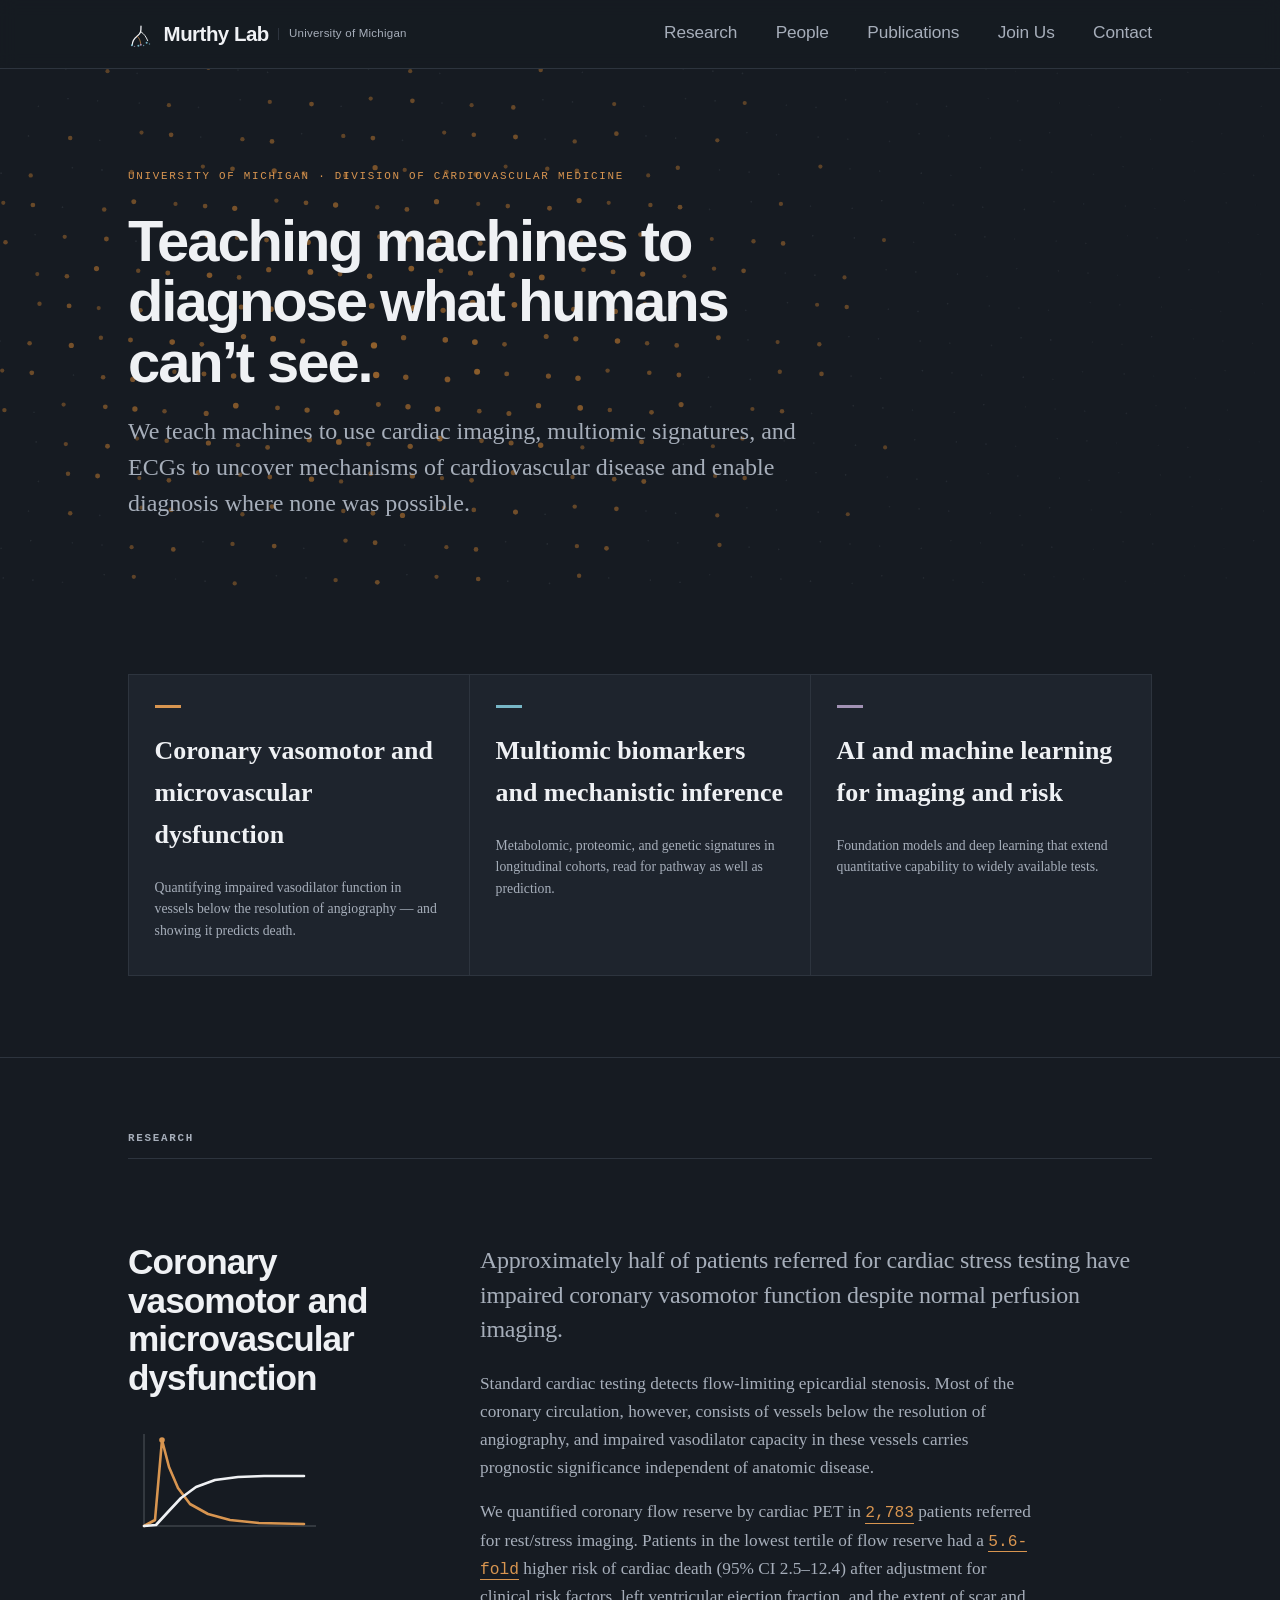
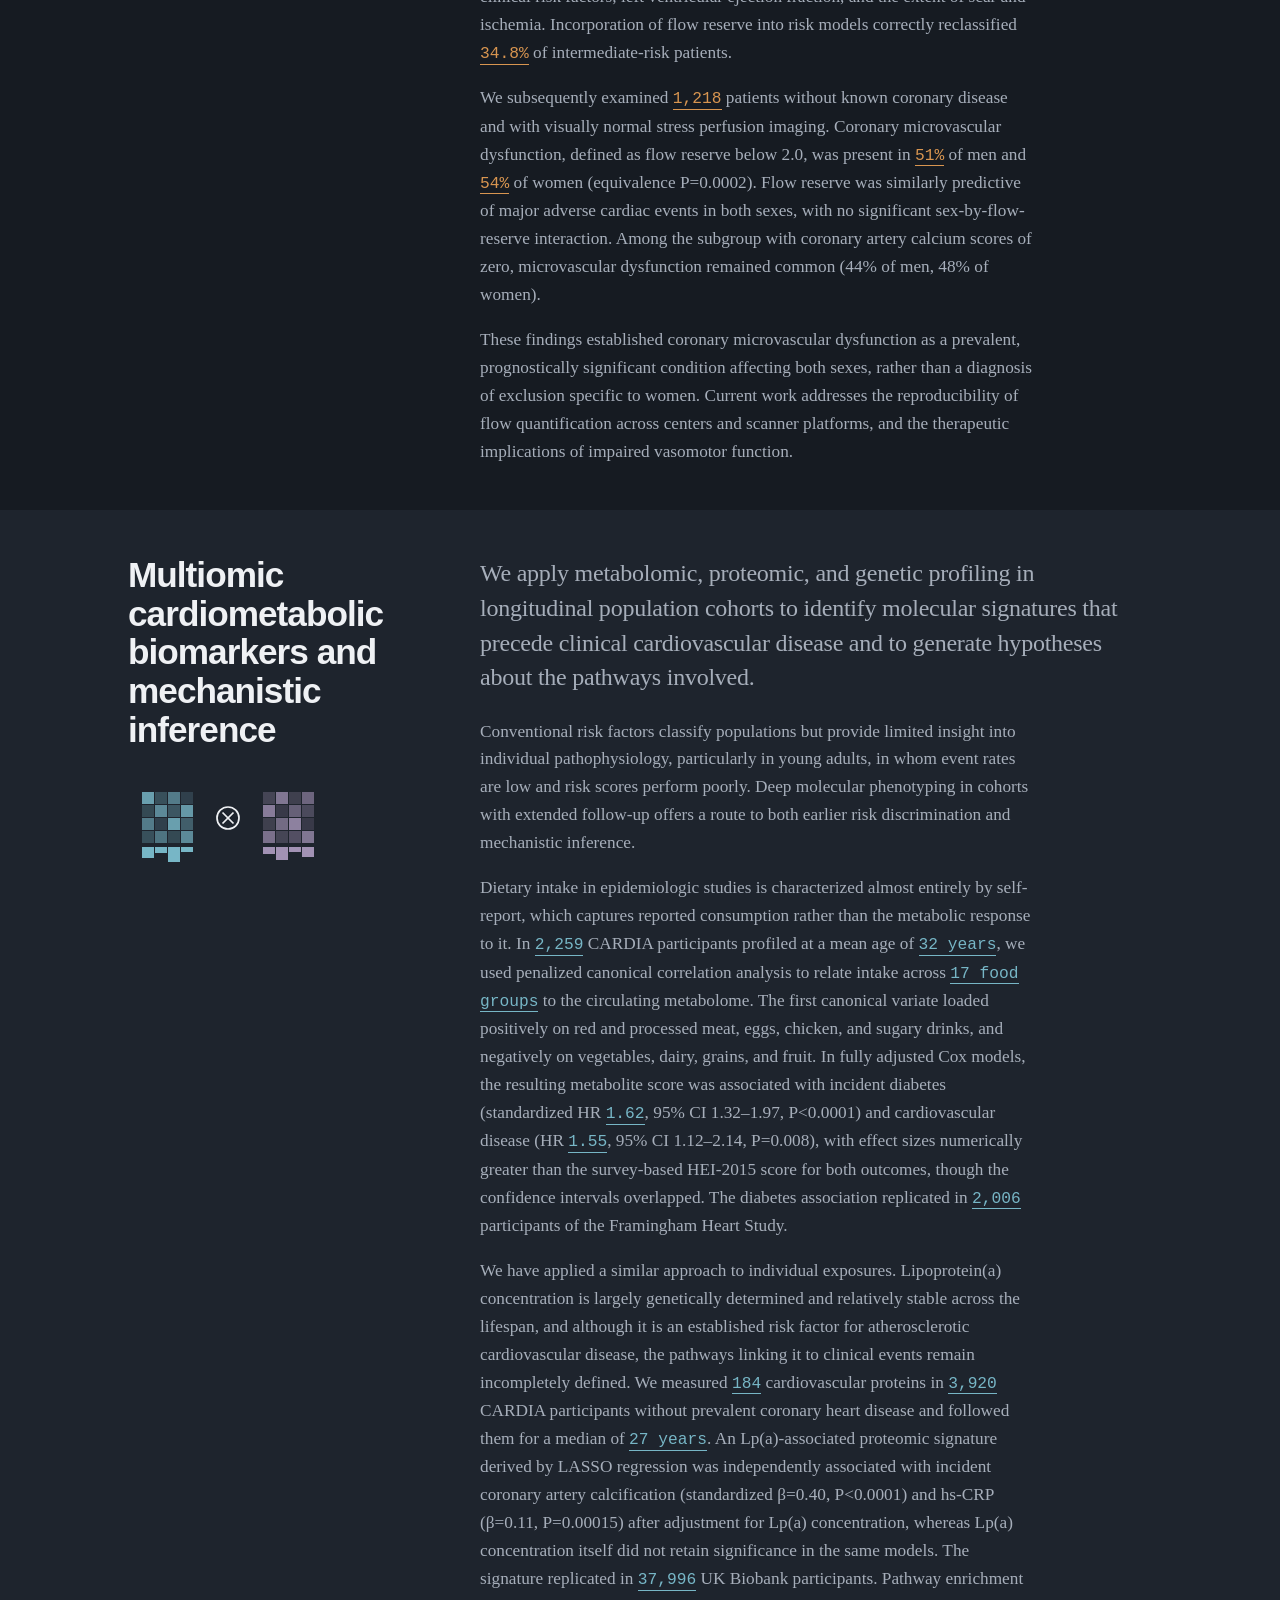
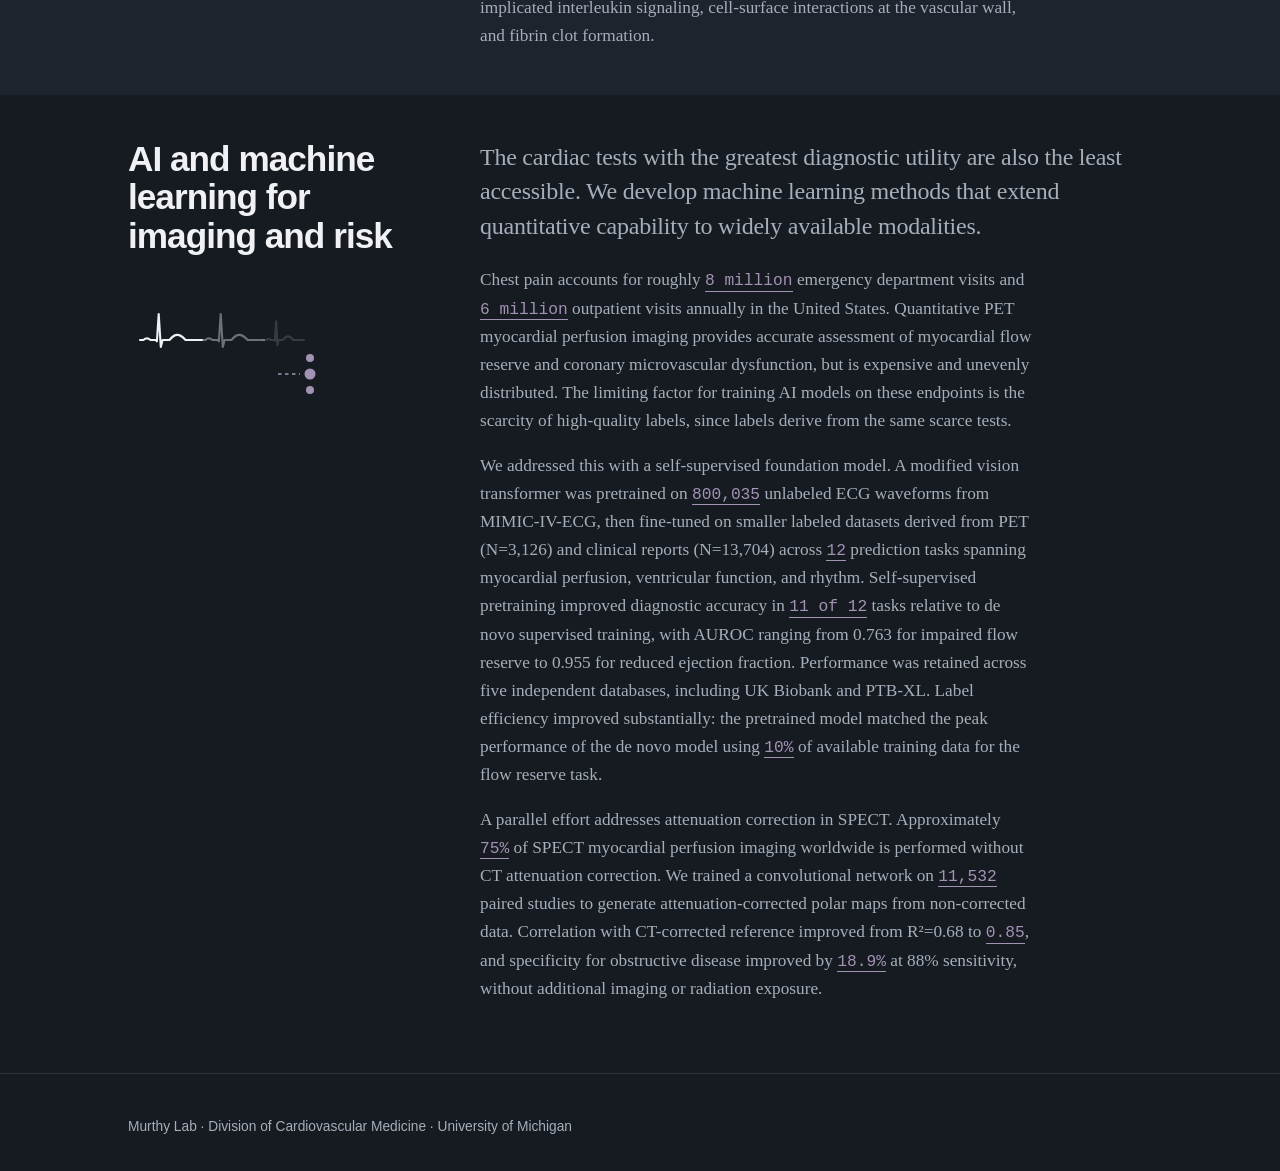
==== commit 85a9aa94: "Extend existing structured data rather than duplicate it index.html already carried a JSON-LD @graph" ====
--- a/docs/index.html
+++ b/docs/index.html
@@ -68,7 +68,14 @@
       "givenName": "Venkatesh",
       "familyName": "Murthy",
       "honorificSuffix": "MD, PhD",
-      "jobTitle": "Professor of Internal Medicine and Radiology",
+      "alternateName": "Venk Murthy",
+      "jobTitle": [
+        "Melvyn Rubenfire Professor of Preventive Cardiology",
+        "Professor of Internal Medicine and Radiology",
+        "Associate Chief of Cardiology for Translational Research and Innovation",
+        "Director of Nuclear Cardiology"
+      ],
+      "mainEntityOfPage": "https://murthylab.org/people.html",
       "identifier": {
         "@type": "PropertyValue",
         "propertyID": "ORCID",
@@ -77,7 +84,12 @@
       "sameAs": [
         "https://orcid.org/0000-0002-7901-1321",
         "https://scholar.google.com/citations?user=nNET6osAAAAJ",
-        "https://midas.umich.edu/directory/venkatesh-murthy/"
+        "https://medschool.umich.edu/profile/307/venk-murthy",
+        "https://experts.umich.edu/307-venk-murthy",
+        "https://www.uofmhealth.org/profile/1609924760/venkatesh-locharla-murthy",
+        "https://midas.umich.edu/directory/venkatesh-murthy/",
+        "https://www.linkedin.com/in/venkmurthy",
+        "https://x.com/venkmurthy"
       ],
       "affiliation": { "@id": "https://murthylab.org/#lab" },
       "worksFor": {
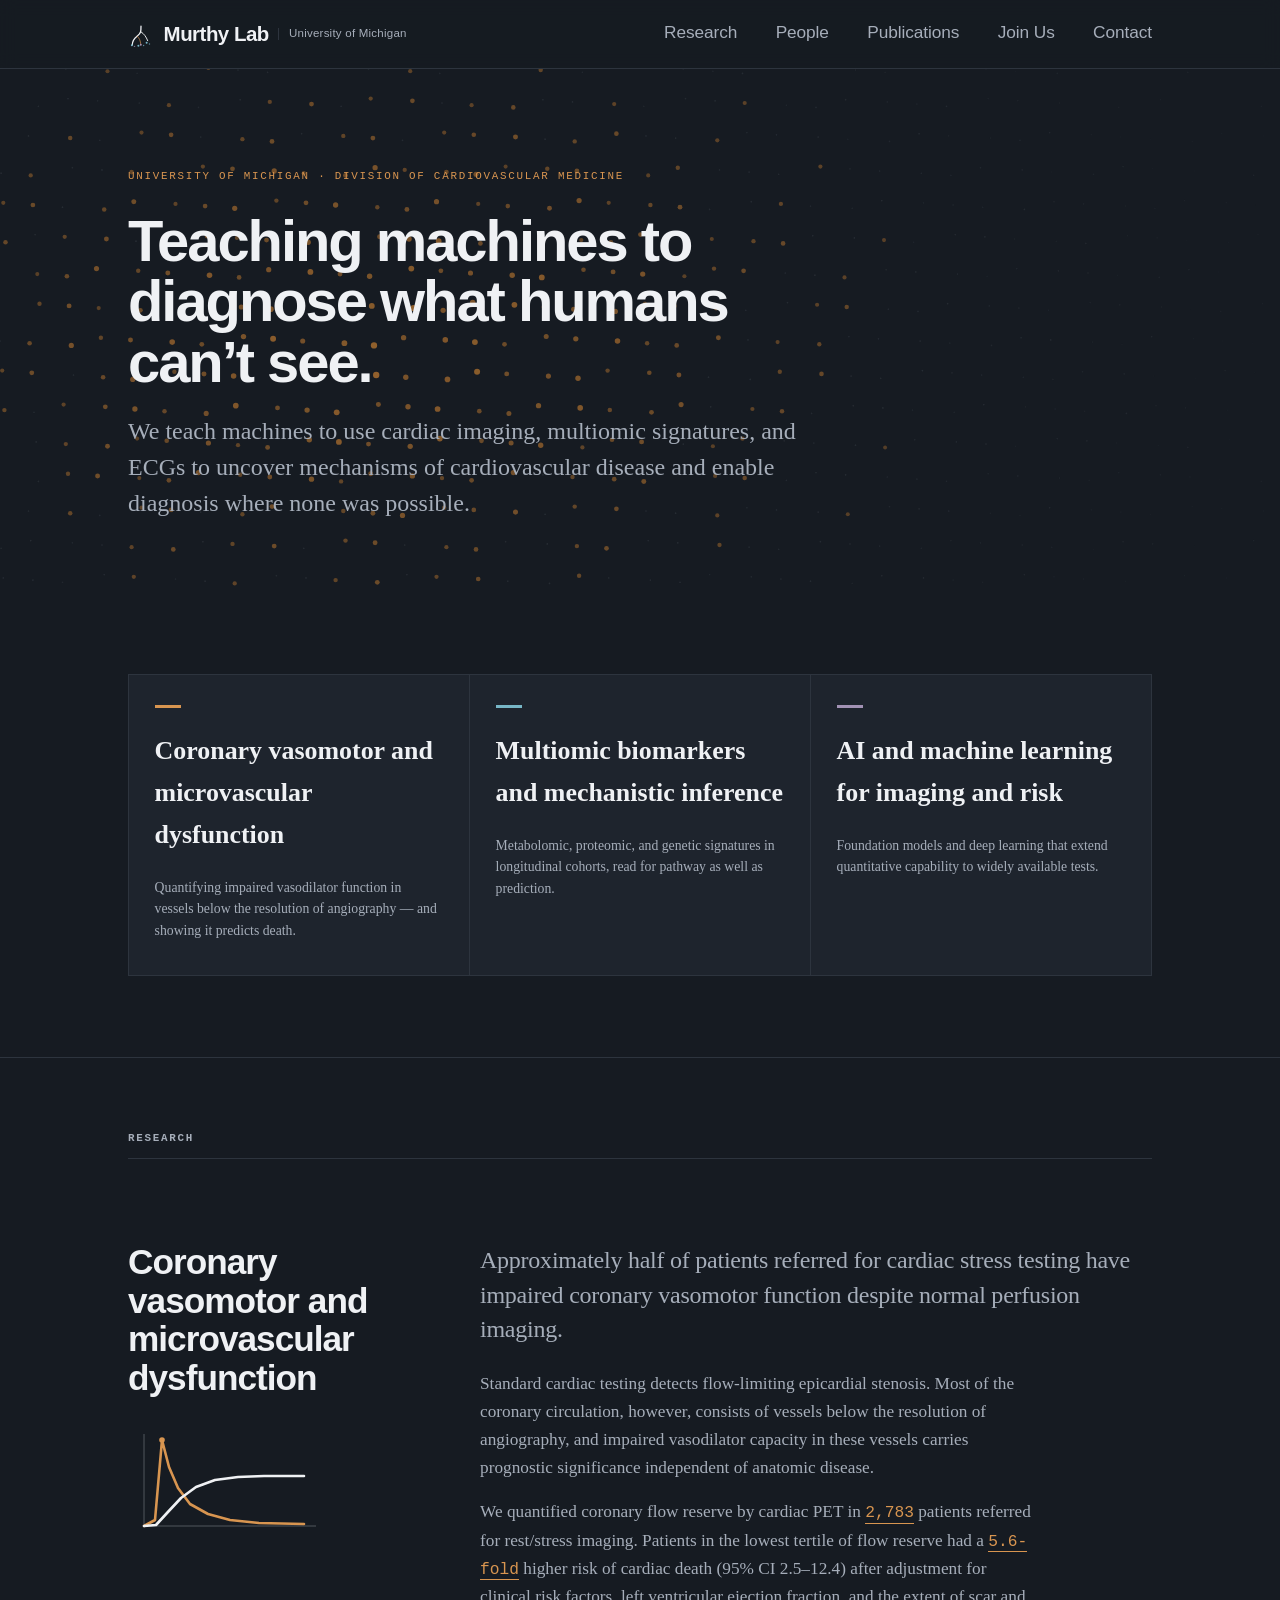
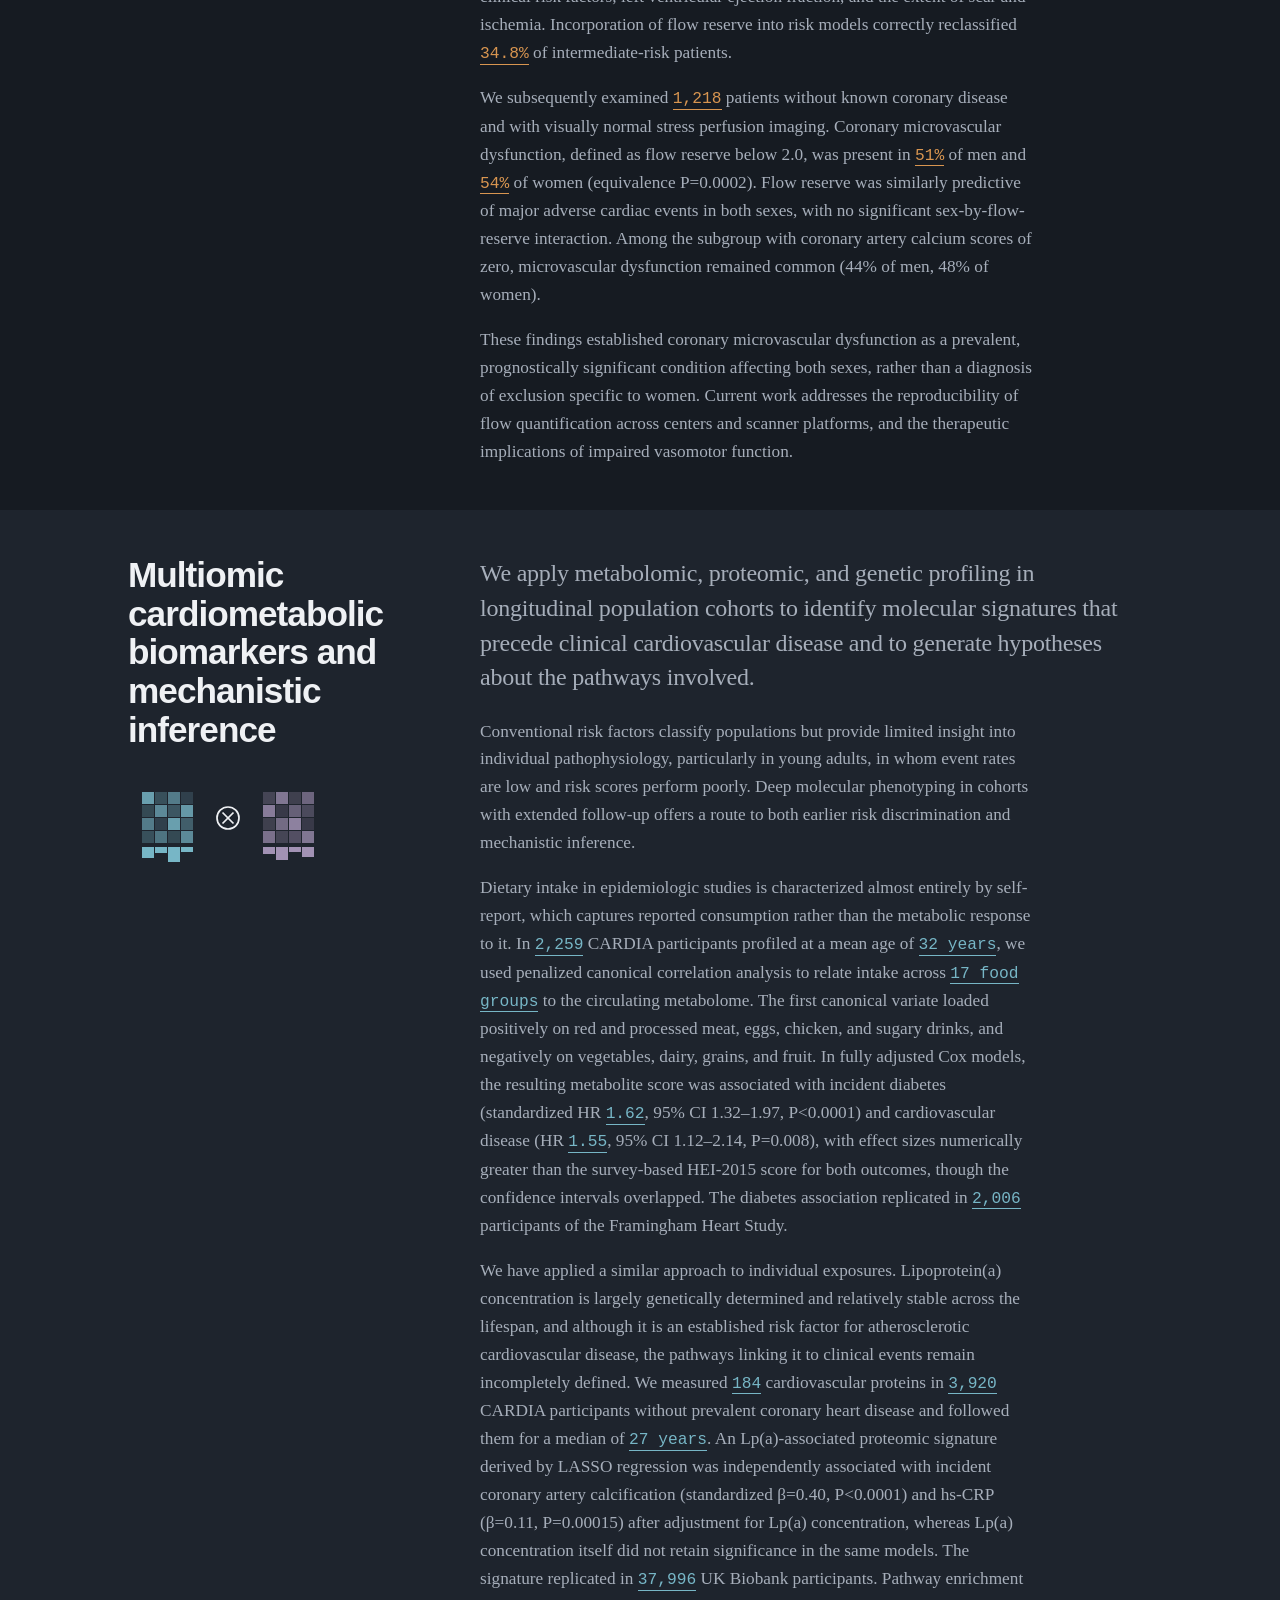
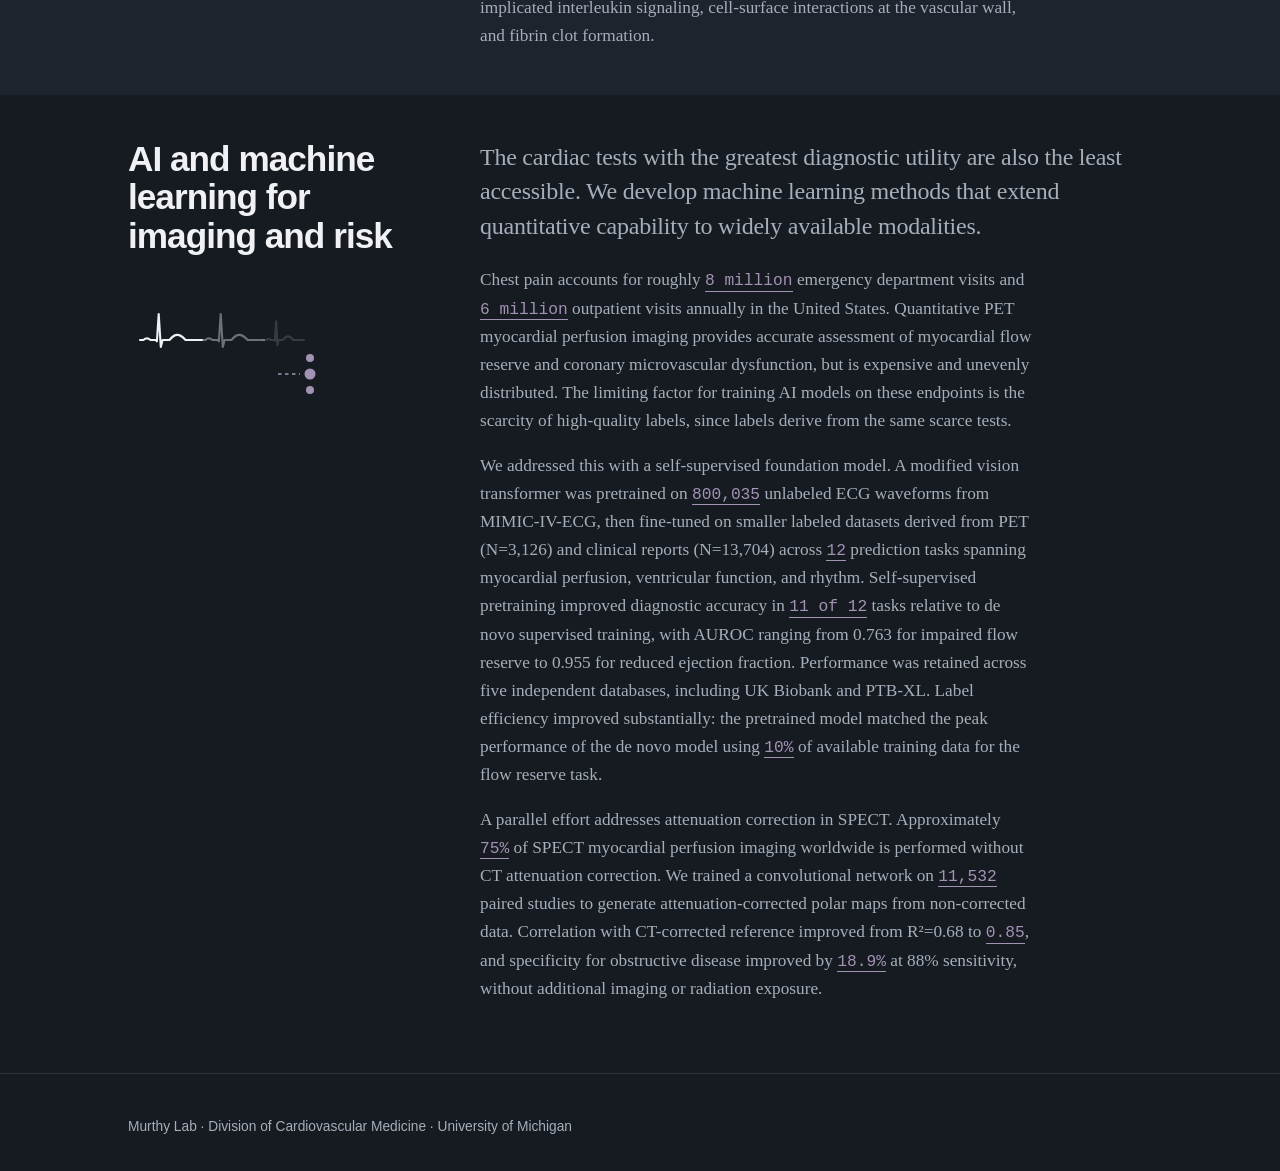
==== commit 6dcd774b: "Point internal links at / rather than index.html Every page linked to index.html, which canonicalise" ====
--- a/docs/index.html
+++ b/docs/index.html
@@ -109,8 +109,8 @@
 </script>
 </head><body>
 <nav class="nav"><div class="wrap">
-<a class="brand" href="index.html"><svg class="mark" viewBox="0 0 120 120" aria-hidden="true" focusable="false"><g fill="none" stroke-linecap="round"><path d="M60 24 C60 48 60 56 42 70 C26 82 20 93 20 110" stroke="currentColor" stroke-width="6"/><path d="M60 50 C75 60 83 72 91 91" stroke="currentColor" stroke-width="4.3"/><path d="M42 70 C54 80 57 91 59 108" stroke="var(--mark-amber)" stroke-width="3.1"/></g><g fill="var(--mark-cyan)"><circle cx="18" cy="112" r="4.6"/><circle cx="48" cy="114" r="4.6"/><circle cx="86" cy="100" r="4.6"/></g><g fill="var(--mark-cyan)" fill-opacity=".7"><circle cx="72" cy="113" r="3.3"/><circle cx="99" cy="106" r="3.3"/></g><g fill="var(--mark-violet)"><circle cx="59" cy="110" r="4.6"/><circle cx="30" cy="118" r="3.3" fill-opacity=".7"/></g></svg><span class="brand-name">Murthy Lab</span><span class="brand-inst">University of Michigan</span></a>
-<a class="lnk" href="index.html#research">Research</a>
+<a class="brand" href="/"><svg class="mark" viewBox="0 0 120 120" aria-hidden="true" focusable="false"><g fill="none" stroke-linecap="round"><path d="M60 24 C60 48 60 56 42 70 C26 82 20 93 20 110" stroke="currentColor" stroke-width="6"/><path d="M60 50 C75 60 83 72 91 91" stroke="currentColor" stroke-width="4.3"/><path d="M42 70 C54 80 57 91 59 108" stroke="var(--mark-amber)" stroke-width="3.1"/></g><g fill="var(--mark-cyan)"><circle cx="18" cy="112" r="4.6"/><circle cx="48" cy="114" r="4.6"/><circle cx="86" cy="100" r="4.6"/></g><g fill="var(--mark-cyan)" fill-opacity=".7"><circle cx="72" cy="113" r="3.3"/><circle cx="99" cy="106" r="3.3"/></g><g fill="var(--mark-violet)"><circle cx="59" cy="110" r="4.6"/><circle cx="30" cy="118" r="3.3" fill-opacity=".7"/></g></svg><span class="brand-name">Murthy Lab</span><span class="brand-inst">University of Michigan</span></a>
+<a class="lnk" href="/#research">Research</a>
 <a class="lnk" href="people.html">People</a>
 <a class="lnk" href="publications.html">Publications</a>
 <a class="lnk" href="join.html">Join Us</a>
